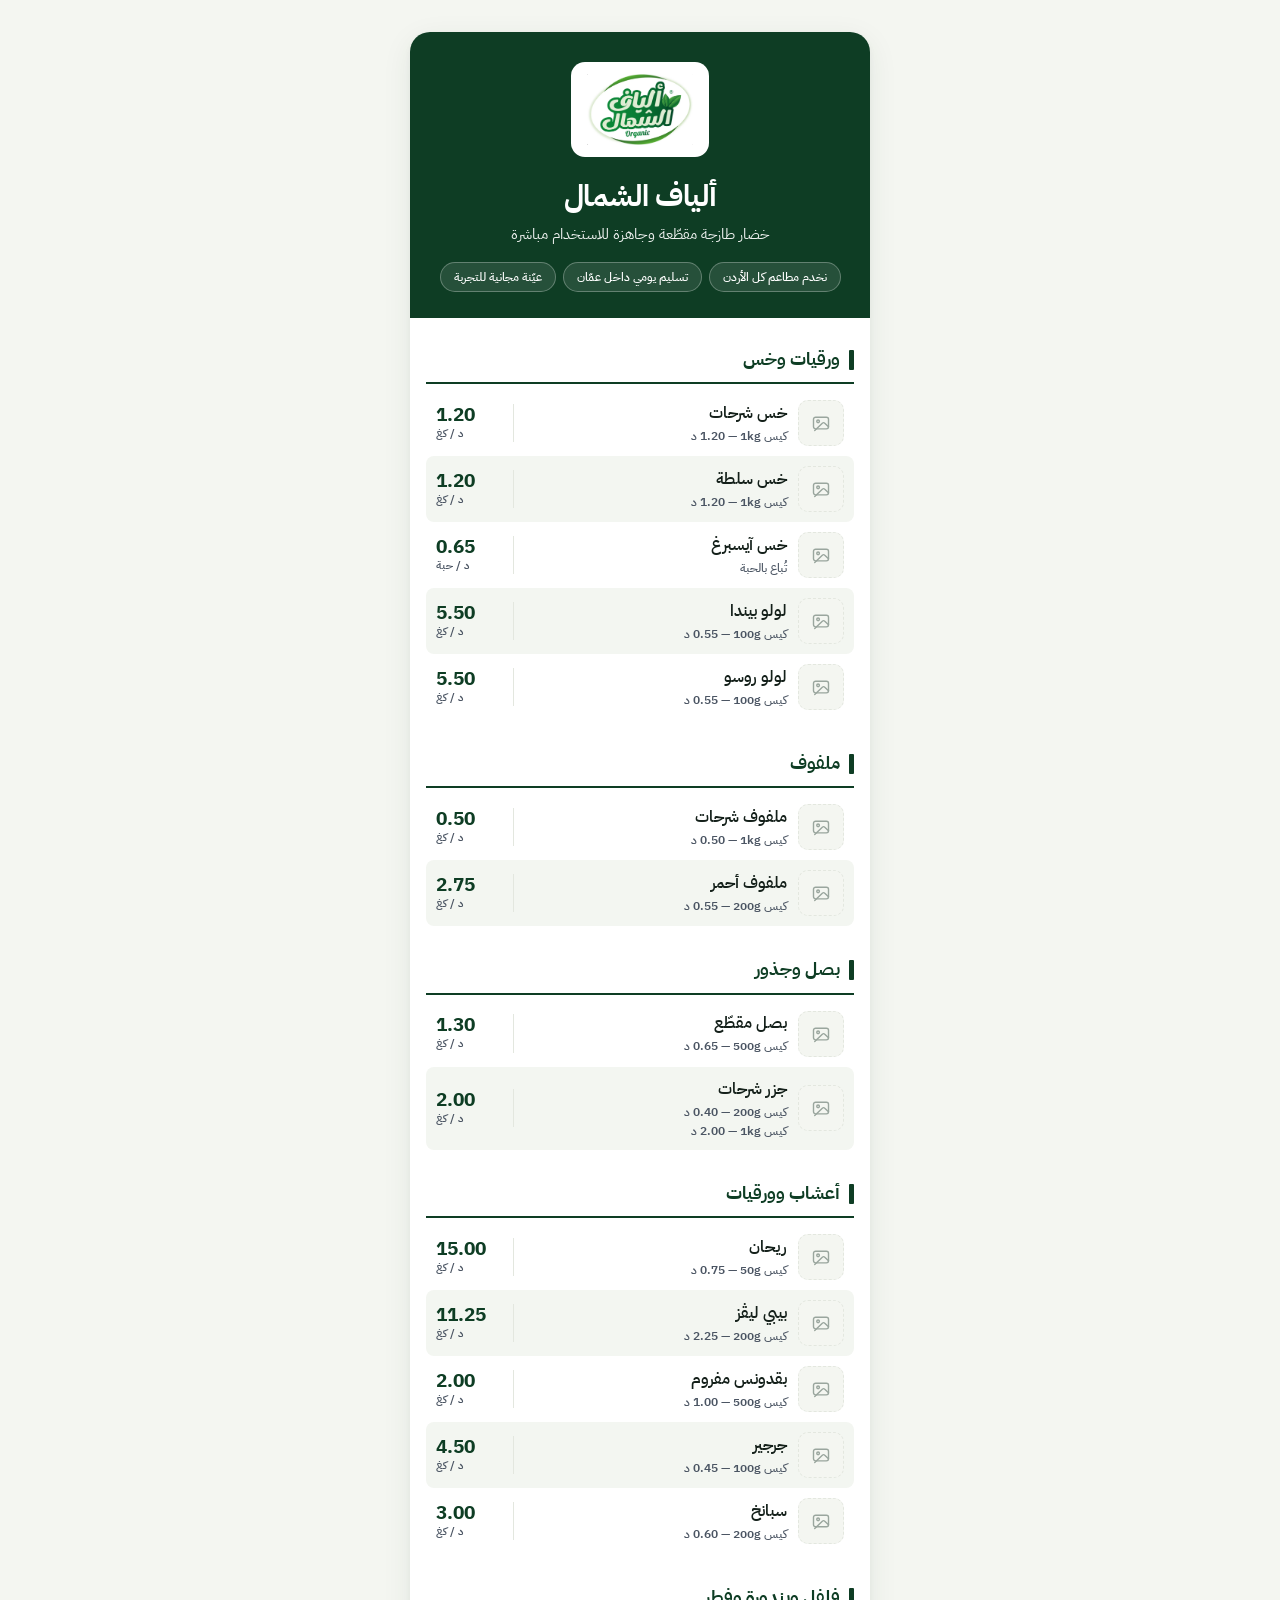
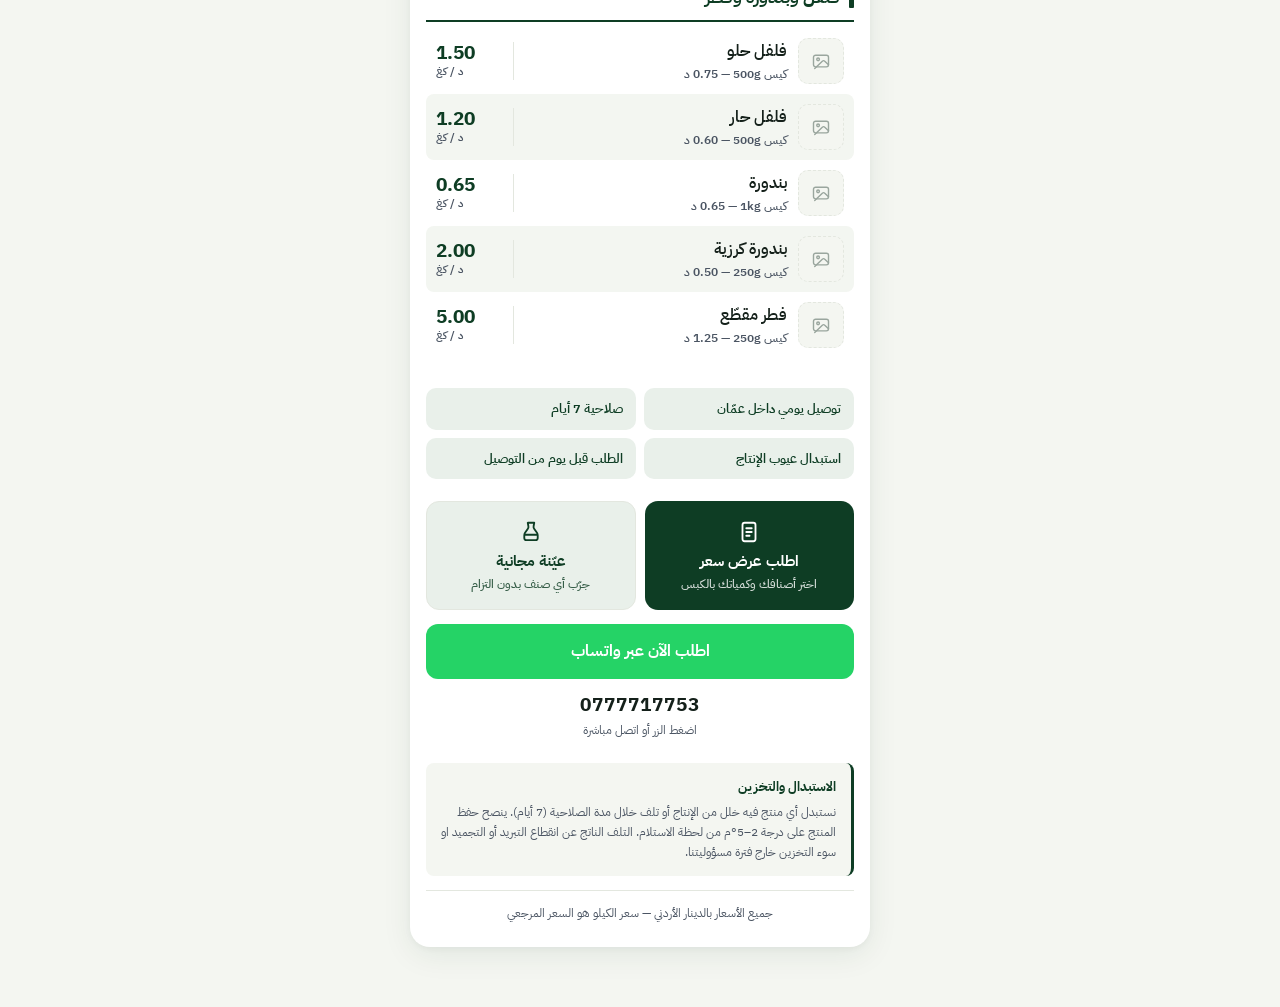
==== index.html @ bb57bdc0 "Unify catalogue pricing per kilo, add product gallery and quote page Catalogue - Move all pricing to" ====
<!DOCTYPE html>
<html lang="ar" dir="rtl">
<head>
<meta charset="UTF-8">
<meta name="viewport" content="width=device-width, initial-scale=1.0">
<title>ألياف الشمال — قائمة أسعار الخضار المقطّعة</title>
<meta name="description" content="قائمة أسعار خضار مقطّعة وجاهزة للاستخدام للمطاعم، بسعر الكيلو وسعر الكيس. تسليم يومي داخل عمّان، صلاحية 7 أيام من تاريخ الإنتاج.">

<meta property="og:type" content="website">
<meta property="og:site_name" content="ألياف الشمال">
<meta property="og:locale" content="ar_JO">
<meta property="og:title" content="ألياف الشمال — قائمة أسعار الخضار المقطّعة">
<meta property="og:description" content="خضار مقطّعة جاهزة للمطاعم. تسليم يومي داخل عمّان، صلاحية 7 أيام، الطلب قبل يوم من التوصيل.">
<meta property="og:url" content="https://alyaf-alshamal-prices.pages.dev/">
<meta property="og:image" content="https://alyaf-alshamal-prices.pages.dev/assets/og-image-v2.png">
<meta property="og:image:width" content="1200">
<meta property="og:image:height" content="630">
<meta property="og:image:alt" content="ألياف الشمال — قائمة أسعار الخضار المقطّعة">
<meta name="twitter:card" content="summary_large_image">

<link rel="icon" href="assets/logo.png">
<link rel="preconnect" href="https://fonts.googleapis.com">
<link rel="preconnect" href="https://fonts.gstatic.com" crossorigin>
<link href="https://fonts.googleapis.com/css2?family=IBM+Plex+Sans+Arabic:wght@400;500;600;700&display=swap" rel="stylesheet">
<link rel="stylesheet" href="assets/styles.css">
</head>

<body>
<main class="sheet">

  <header class="masthead">
    <img src="assets/logo.png" alt="ألياف الشمال">
    <div class="wordmark">ألياف الشمال</div>
    <p class="descriptor">خضار طازجة مقطّعة وجاهزة للاستخدام مباشرة</p>
    <div class="service-notes">
      <span>نخدم مطاعم كل الأردن</span>
      <span>تسليم يومي داخل عمّان</span>
      <span>عيّنة مجانية للتجربة</span>
    </div>
  </header>

  <p class="photo-hint" id="photo-hint" hidden>
    <svg viewBox="0 0 24 24" fill="none" stroke="currentColor" stroke-width="1.8" stroke-linecap="round" stroke-linejoin="round" width="16" height="16" aria-hidden="true"><rect x="3" y="5" width="18" height="14" rx="2.5"/><circle cx="8.5" cy="10" r="1.6"/><path d="M21 16.5 16.2 12a1.6 1.6 0 0 0-2.3 0L4.5 21"/></svg>
    اكبس مربّع الصورة جنب أي صنف لعرض صوره والتنقّل بينها
  </p>

  <section class="catalogue" id="catalogue"></section>

  <noscript>
    <p class="noscript-note">
      لعرض قائمة الأسعار يلزم تفعيل الجافاسكربت في المتصفح،
      أو تواصل معنا مباشرة على 0777717753.
    </p>
  </noscript>

  <section class="service-grid">
    <div>توصيل يومي داخل عمّان</div>
    <div>صلاحية 7 أيام</div>
    <div>استبدال عيوب الإنتاج</div>
    <div>الطلب قبل يوم من التوصيل</div>
  </section>

  <section class="dual">
    <a class="dual-card is-primary" href="quote.html">
      <svg viewBox="0 0 24 24" fill="none" stroke="currentColor" stroke-width="1.7" stroke-linecap="round" stroke-linejoin="round" aria-hidden="true"><path d="M8 3.5h8a2 2 0 0 1 2 2v13a2 2 0 0 1-2 2H8a2 2 0 0 1-2-2v-13a2 2 0 0 1 2-2Z"/><path d="M9.5 8.5h5M9.5 12h5M9.5 15.5h3"/></svg>
      <span class="dual-title">اطلب عرض سعر</span>
      <span class="dual-sub">اختر أصنافك وكمياتك بالكبس</span>
    </a>
    <a class="dual-card" href="https://wa.me/962777717753?text=%D9%85%D8%B1%D8%AD%D8%A8%D8%A7%D8%8C%20%D8%A8%D8%AF%D9%8A%20%D8%A3%D8%B7%D9%84%D8%A8%20%D8%B9%D9%8A%D9%91%D9%86%D8%A9%20%D9%85%D8%AC%D8%A7%D9%86%D9%8A%D8%A9%20%D9%84%D9%84%D8%AA%D8%AC%D8%B1%D8%A8%D8%A9.%0A%D8%A7%D8%B3%D9%85%20%D8%A7%D9%84%D9%85%D8%B7%D8%B9%D9%85%3A%0A%D8%A7%D9%84%D9%85%D9%86%D8%B7%D9%82%D8%A9%3A%0A%D8%A7%D9%84%D8%A3%D8%B5%D9%86%D8%A7%D9%81%20%D8%A7%D9%84%D9%84%D9%8A%20%D8%A8%D8%B3%D8%AA%D9%87%D9%84%D9%83%D9%87%D8%A7%20%D8%A3%D8%B3%D8%A8%D9%88%D8%B9%D9%8A%D8%A7%D9%8B%3A" target="_blank" rel="noopener">
      <svg viewBox="0 0 24 24" fill="none" stroke="currentColor" stroke-width="1.7" stroke-linecap="round" stroke-linejoin="round" aria-hidden="true"><path d="M9 3.5h6l-.6 3.2a3 3 0 0 0 .5 2.3l2.6 3.7a4 4 0 0 1 .7 2.3v2.5a2 2 0 0 1-2 2H7.8a2 2 0 0 1-2-2V15a4 4 0 0 1 .7-2.3l2.6-3.7a3 3 0 0 0 .5-2.3Z"/><path d="M6.4 14.5h11.2"/></svg>
      <span class="dual-title">عيّنة مجانية</span>
      <span class="dual-sub">جرّب أي صنف بدون التزام</span>
    </a>
  </section>

  <section class="order">
    <a href="https://wa.me/962777717753?text=%D9%85%D8%B1%D8%AD%D8%A8%D8%A7%D8%8C%20%D8%A8%D8%AF%D9%8A%20%D8%A3%D8%B3%D8%AA%D9%81%D8%B3%D8%B1%20%D8%B9%D9%86%20%D8%A7%D9%84%D8%B7%D9%84%D8%A8%20%D9%88%D8%A7%D9%84%D8%A3%D8%B3%D8%B9%D8%A7%D8%B1." target="_blank" rel="noopener">اطلب الآن عبر واتساب</a>
    <p class="tel">0777717753</p>
    <p class="tel-note">اضغط الزر أو اتصل مباشرة</p>
  </section>

  <footer class="closing">
    <div class="policy">
      <b>الاستبدال والتخزين</b>
      نستبدل أي منتج فيه خلل من الإنتاج أو تلف خلال مدة الصلاحية (7 أيام).
      ينصح حفظ المنتج على درجة 2–5°م من لحظة الاستلام. التلف الناتج عن انقطاع التبريد
      أو التجميد او سوء التخزين خارج فترة مسؤوليتنا.
    </div>
    <p class="currency-note">جميع الأسعار بالدينار الأردني — سعر الكيلو هو السعر المرجعي</p>
  </footer>

</main>

<script src="assets/products.js"></script>
<script src="assets/gallery.js"></script>
<script src="assets/catalogue.js"></script>
</body>
</html>
---- assets/styles.css ----
/* ============================================================
   ألياف الشمال — تنسيقات مشتركة (صفحة الأسعار + طلب عرض السعر)
   ============================================================ */

*, *::before, *::after { box-sizing: border-box; margin: 0; padding: 0; }

/* السمة hidden تسبق أي display في هذا الملف */
[hidden] { display: none !important; }

/* عزل الأرقام والنطاقات الرقمية عن اتجاه النص العربي */
bdi { direction: ltr; unicode-bidi: isolate; }

:root {
  --brand:        #0E3D24;
  --brand-soft:   #175C36;
  --brand-tint:   #E9F0EA;
  --whatsapp:     #25D366;
  --whatsapp-hov: #1FB558;
  --paper:        #FFFFFF;
  --surface:      #F4F6F1;
  --band:         #F3F6F1;
  --rule:         #E3E7DF;
  --text:         #14201A;
  --text-soft:    #4B5563;
  --sheet-w:      460px;
}

html { background: var(--surface); }

body {
  font-family: 'IBM Plex Sans Arabic', system-ui, sans-serif;
  background: var(--surface);
  color: var(--text);
  line-height: 1.55;
  padding: 18px 14px 36px;
  -webkit-font-smoothing: antialiased;
}
body.no-scroll { overflow: hidden; }
body.has-sendbar { padding-bottom: calc(96px + env(safe-area-inset-bottom)); }

.sheet {
  max-width: var(--sheet-w);
  margin-inline: auto;
  background: var(--paper);
  border-radius: 20px;
  box-shadow: 0 8px 30px rgba(14, 61, 36, .08), 0 2px 6px rgba(0, 0, 0, .04);
}

button { font: inherit; color: inherit; }

/* ---------- الترويسة ---------- */
.masthead {
  background: var(--brand);
  color: #fff;
  text-align: center;
  padding: 30px 22px 26px;
  border-radius: 20px 20px 0 0;
  position: relative;
}
.masthead img {
  width: 138px;
  height: auto;
  display: block;
  margin-inline: auto;
  margin-bottom: 16px;
  background: #fff;
  padding: 12px 16px;
  border-radius: 14px;
}
.wordmark { font-size: 30px; font-weight: 700; letter-spacing: -.5px; }
.descriptor { font-size: 14.5px; opacity: .92; margin-top: 4px; }

.service-notes {
  display: flex;
  flex-wrap: wrap;
  justify-content: center;
  gap: 7px;
  margin-top: 16px;
}
.service-notes span {
  border: 1px solid rgba(255, 255, 255, .28);
  background: rgba(255, 255, 255, .1);
  border-radius: 999px;
  padding: 5px 13px;
  font-size: 12px;
  font-weight: 500;
}

/* ترويسة مختصرة لصفحة طلب السعر */
.masthead.compact { padding: 20px 18px 22px; }
.masthead.compact img { width: 96px; margin-bottom: 12px; padding: 9px 13px; }
.masthead.compact .wordmark { font-size: 22px; }

.back-link {
  position: absolute;
  inset-inline-start: 14px;
  top: 14px;
  color: #fff;
  text-decoration: none;
  font-size: 12.5px;
  font-weight: 600;
  background: rgba(255, 255, 255, .13);
  border: 1px solid rgba(255, 255, 255, .25);
  border-radius: 999px;
  padding: 5px 12px;
}

/* ---------- الكتالوج ---------- */
.catalogue { padding: 6px 16px 4px; }

.group + .group { margin-top: 30px; }
.group:first-child { margin-top: 22px; }

.group-heading {
  font-size: 17.5px;
  font-weight: 700;
  color: var(--brand);
  padding-bottom: 9px;
  margin-bottom: 6px;
  border-bottom: 2px solid var(--brand);
  display: flex;
  align-items: center;
  gap: 9px;
}
.group-heading::before {
  content: "";
  width: 5px;
  height: 20px;
  background: var(--brand);
  border-radius: 1px;
}

.group ul { list-style: none; }

.line {
  display: grid;
  grid-template-columns: 46px 1fr auto;
  align-items: center;
  gap: 11px;
  padding: 10px;
  border-radius: 8px;
}
.line:nth-child(even) { background: var(--band); }

.line-main { min-width: 0; }
.name { font-size: 15.5px; font-weight: 600; }

.packs {
  font-size: 11.8px;
  font-weight: 500;
  color: var(--text-soft);
  margin-top: 2px;
  display: flex;
  flex-direction: column;
  gap: 1px;
}
.packs span { white-space: nowrap; }
.packs bdi { font-weight: 600; }

.line.no-photo, .pick.no-photo { grid-template-columns: 1fr auto; }

.price {
  text-align: left;
  border-inline-start: 1px solid var(--rule);
  padding-inline-start: 11px;
  min-width: 78px;
}
.price b {
  display: block;
  font-size: 19px;
  font-weight: 700;
  color: var(--brand);
  direction: ltr;
  font-variant-numeric: tabular-nums;
  line-height: 1.15;
}
.price small {
  display: block;
  font-size: 10.5px;
  font-weight: 600;
  color: var(--text-soft);
}

/* ---------- كبسة الصورة ---------- */
.photo-btn {
  position: relative;
  width: 46px;
  height: 46px;
  padding: 0;
  border: 1px solid var(--rule);
  border-radius: 10px;
  background: var(--paper);
  cursor: pointer;
  overflow: hidden;
  display: grid;
  place-items: center;
  flex: none;
}
.photo-btn img { width: 100%; height: 100%; object-fit: cover; display: block; }
.photo-btn svg { width: 20px; height: 20px; color: #9AA69E; }
.photo-btn.is-empty { background: var(--surface); border-style: dashed; }
.photo-btn:hover { border-color: var(--brand); }
.photo-btn:focus-visible { outline: 2px solid var(--brand); outline-offset: 2px; }

.photo-badge {
  position: absolute;
  inset-block-end: 2px;
  inset-inline-end: 2px;
  background: rgba(14, 61, 36, .85);
  color: #fff;
  font-size: 9.5px;
  font-weight: 700;
  line-height: 1;
  padding: 2px 4px;
  border-radius: 4px;
}

.photo-hint {
  display: flex;
  align-items: center;
  gap: 7px;
  margin: 16px 16px 0;
  padding: 9px 12px;
  background: var(--brand-tint);
  color: var(--brand);
  border-radius: 9px;
  font-size: 11.8px;
  font-weight: 600;
}

/* ---------- المعرض ---------- */
.lightbox {
  position: fixed;
  inset: 0;
  z-index: 60;
  background: rgba(10, 22, 16, .82);
  display: grid;
  place-items: center;
  padding: 16px;
}
.lightbox[hidden] { display: none; }

.lb-panel {
  width: 100%;
  max-width: var(--sheet-w);
  background: var(--paper);
  border-radius: 16px;
  overflow: hidden;
}
.lb-head {
  display: flex;
  align-items: center;
  justify-content: space-between;
  gap: 10px;
  background: var(--brand);
  color: #fff;
  padding: 11px 14px;
}
.lb-name { font-size: 15.5px; font-weight: 700; }
.lb-close {
  border: 0;
  background: rgba(255, 255, 255, .16);
  color: #fff;
  width: 30px;
  height: 30px;
  border-radius: 8px;
  cursor: pointer;
  font-size: 14px;
  line-height: 1;
}

.lb-frame {
  position: relative;
  background: var(--surface);
  aspect-ratio: 4 / 3;
  display: grid;
  place-items: center;
  overflow: hidden;
}
.lb-img { width: 100%; height: 100%; object-fit: contain; display: block; }
.lb-empty { font-size: 13px; color: var(--text-soft); font-weight: 600; padding: 20px; text-align: center; }

.lb-nav {
  position: absolute;
  top: 50%;
  transform: translateY(-50%);
  width: 40px;
  height: 40px;
  border: 0;
  border-radius: 50%;
  background: rgba(255, 255, 255, .93);
  box-shadow: 0 2px 8px rgba(0, 0, 0, .18);
  cursor: pointer;
  font-size: 26px;
  line-height: 1;
  color: var(--brand);
  display: grid;
  place-items: center;
  padding-bottom: 3px;
}
.lb-prev { inset-inline-start: 10px; }
.lb-next { inset-inline-end: 10px; }

.lb-counter {
  text-align: center;
  font-size: 12px;
  font-weight: 700;
  color: var(--text-soft);
  padding: 9px;
  direction: ltr;
}

/* ---------- شروط الخدمة ---------- */
.service-grid {
  display: grid;
  grid-template-columns: 1fr 1fr;
  gap: 8px;
  padding: 26px 16px 0;
}
.service-grid div {
  background: var(--brand-tint);
  color: var(--brand);
  border-radius: 10px;
  padding: 11px 13px;
  font-size: 12.5px;
  font-weight: 600;
}

/* ---------- بطاقتان: عرض سعر + عيّنة مجانية ---------- */
.dual {
  display: grid;
  grid-template-columns: 1fr 1fr;
  gap: 9px;
  padding: 22px 16px 0;
}
.dual-card {
  display: flex;
  flex-direction: column;
  align-items: center;
  text-align: center;
  gap: 5px;
  text-decoration: none;
  border-radius: 13px;
  padding: 17px 12px 16px;
  background: var(--brand-tint);
  color: var(--brand);
  border: 1px solid transparent;
}
.dual-card.is-primary { background: var(--brand); color: #fff; }
.dual-card:not(.is-primary) { border-color: var(--rule); }
.dual-card svg { width: 26px; height: 26px; margin-bottom: 2px; }
.dual-title { font-size: 15px; font-weight: 700; line-height: 1.3; }
.dual-sub { font-size: 11.5px; font-weight: 500; opacity: .82; line-height: 1.45; }

/* ---------- الطلب ---------- */
.order { padding: 14px 16px 4px; }
.order a {
  display: block;
  background: var(--whatsapp);
  color: #fff;
  text-align: center;
  text-decoration: none;
  font-size: 16px;
  font-weight: 700;
  padding: 15px 18px;
  border-radius: 12px;
}
.order a:hover { background: var(--whatsapp-hov); }
.order .tel {
  text-align: center;
  font-size: 19px;
  font-weight: 700;
  letter-spacing: 1px;
  direction: ltr;
  margin-top: 11px;
}
.order .tel-note {
  text-align: center;
  font-size: 11.5px;
  color: var(--text-soft);
  margin-top: 2px;
}

/* ---------- التذييل ---------- */
.closing { padding: 20px 16px 24px; }

.policy {
  background: var(--surface);
  border-inline-start: 3px solid var(--brand);
  border-radius: 8px;
  padding: 13px 15px;
  font-size: 12px;
  line-height: 1.7;
  color: var(--text-soft);
}
.policy b {
  display: block;
  color: var(--brand);
  font-size: 12.5px;
  margin-bottom: 4px;
}

.currency-note {
  text-align: center;
  font-size: 11.5px;
  color: var(--text-soft);
  margin-top: 14px;
  padding-top: 14px;
  border-top: 1px solid var(--rule);
}

.noscript-note {
  margin: 20px 16px;
  padding: 14px;
  background: #FDF1E7;
  border: 1px solid #F0D3B8;
  border-radius: 10px;
  font-size: 13px;
  color: #7A4A1E;
  text-align: center;
}

/* ============================================================
   صفحة طلب عرض السعر
   ============================================================ */

.steps { padding: 4px 16px 0; }
.step + .step { margin-top: 28px; }
.step:first-child { margin-top: 20px; }

.step-heading {
  display: flex;
  align-items: center;
  gap: 9px;
  font-size: 16.5px;
  font-weight: 700;
  color: var(--brand);
  padding-bottom: 9px;
  border-bottom: 2px solid var(--brand);
  margin-bottom: 4px;
}
.step-num {
  flex: none;
  width: 23px;
  height: 23px;
  border-radius: 50%;
  background: var(--brand);
  color: #fff;
  font-size: 12.5px;
  display: grid;
  place-items: center;
}
.step-note {
  font-size: 11.8px;
  color: var(--text-soft);
  margin: 8px 0 2px;
}

.q-block + .q-block { margin-top: 18px; }
.q-label { font-size: 13.5px; font-weight: 700; margin-bottom: 8px; }
.q-label .q-opt { font-size: 11px; font-weight: 500; color: var(--text-soft); }

.chips { display: flex; flex-wrap: wrap; gap: 7px; }
.chip {
  border: 1px solid var(--rule);
  background: var(--paper);
  border-radius: 999px;
  padding: 7px 14px;
  font-size: 13px;
  font-weight: 600;
  color: var(--text);
  cursor: pointer;
  line-height: 1.35;
}
.chip[aria-pressed="true"] {
  background: var(--brand);
  border-color: var(--brand);
  color: #fff;
}
.chip:focus-visible { outline: 2px solid var(--brand); outline-offset: 2px; }

/* صفوف الأصناف في صفحة الطلب */
.pick {
  display: grid;
  grid-template-columns: 46px 1fr auto;
  align-items: center;
  gap: 11px;
  padding: 10px;
  border-radius: 9px;
  border: 1px solid transparent;
}
.pick:nth-child(even) { background: var(--band); }
.pick.is-on {
  background: var(--brand-tint);
  border-color: rgba(14, 61, 36, .22);
}
.pick-main { min-width: 0; }
.pick-name { font-size: 15px; font-weight: 600; }
.pick-meta {
  font-size: 11.5px;
  color: var(--text-soft);
  font-weight: 500;
  margin-top: 1px;
}
.pick-meta bdi { font-weight: 600; }

.pack-chips { display: flex; flex-wrap: wrap; gap: 5px; margin-top: 7px; }
.pack-chip {
  border: 1px solid var(--rule);
  background: var(--paper);
  border-radius: 7px;
  padding: 4px 9px;
  font-size: 11.5px;
  font-weight: 600;
  cursor: pointer;
  direction: ltr;
}
.pack-chip[aria-pressed="true"] {
  background: var(--brand);
  border-color: var(--brand);
  color: #fff;
}

.stepper {
  display: flex;
  align-items: center;
  gap: 3px;
  background: var(--paper);
  border: 1px solid var(--rule);
  border-radius: 9px;
  padding: 3px;
}
.stepper button {
  width: 30px;
  height: 30px;
  border: 0;
  border-radius: 7px;
  background: var(--brand-tint);
  color: var(--brand);
  font-size: 18px;
  font-weight: 700;
  line-height: 1;
  cursor: pointer;
  display: grid;
  place-items: center;
  padding-bottom: 2px;
}
.stepper button:disabled { opacity: .35; cursor: default; }
.stepper output {
  min-width: 28px;
  text-align: center;
  font-size: 15px;
  font-weight: 700;
  font-variant-numeric: tabular-nums;
  direction: ltr;
}

#notes {
  width: 100%;
  min-height: 96px;
  border: 1px solid var(--rule);
  border-radius: 11px;
  padding: 12px 13px;
  font: inherit;
  font-size: 14px;
  line-height: 1.6;
  background: var(--paper);
  color: var(--text);
  resize: vertical;
}
#notes:focus { outline: 2px solid var(--brand); outline-offset: 1px; border-color: var(--brand); }

/* الشريط السفلي */
.sendbar {
  position: fixed;
  inset-inline: 0;
  bottom: 0;
  z-index: 40;
  background: rgba(255, 255, 255, .97);
  backdrop-filter: blur(8px);
  border-top: 1px solid var(--rule);
  box-shadow: 0 -4px 18px rgba(14, 61, 36, .08);
  padding: 10px 14px calc(10px + env(safe-area-inset-bottom));
}
.sendbar-inner {
  max-width: var(--sheet-w);
  margin-inline: auto;
  display: flex;
  align-items: center;
  gap: 10px;
}
.sendbar-sum { flex: 1; min-width: 0; line-height: 1.4; }
.sendbar-count { font-size: 12.5px; font-weight: 600; color: var(--text-soft); }
.sendbar-total {
  font-size: 16px;
  font-weight: 700;
  color: var(--brand);
  font-variant-numeric: tabular-nums;
}

.send-btn {
  flex: none;
  border: 0;
  background: var(--whatsapp);
  color: #fff;
  font-size: 15px;
  font-weight: 700;
  padding: 13px 20px;
  border-radius: 11px;
  cursor: pointer;
  display: flex;
  align-items: center;
  gap: 7px;
}
.send-btn:hover:not(:disabled) { background: var(--whatsapp-hov); }
.send-btn:disabled { background: #C9D2CB; cursor: default; }
.send-btn svg { width: 18px; height: 18px; }

.page-tail { padding: 22px 16px 30px; }
.est-note {
  background: var(--surface);
  border-inline-start: 3px solid var(--brand);
  border-radius: 8px;
  padding: 12px 14px;
  font-size: 11.8px;
  line-height: 1.7;
  color: var(--text-soft);
}

@media (min-width: 600px) {
  body { padding: 32px 20px 60px; }
}

@media print {
  body { padding: 16px 14px 20px; }
  .sheet { box-shadow: none; }
  .order a { color: #fff; }
  .photo-btn, .photo-hint, .lightbox { display: none !important; }
  .line { grid-template-columns: 1fr auto; }
  * { -webkit-print-color-adjust: exact; print-color-adjust: exact; }
}
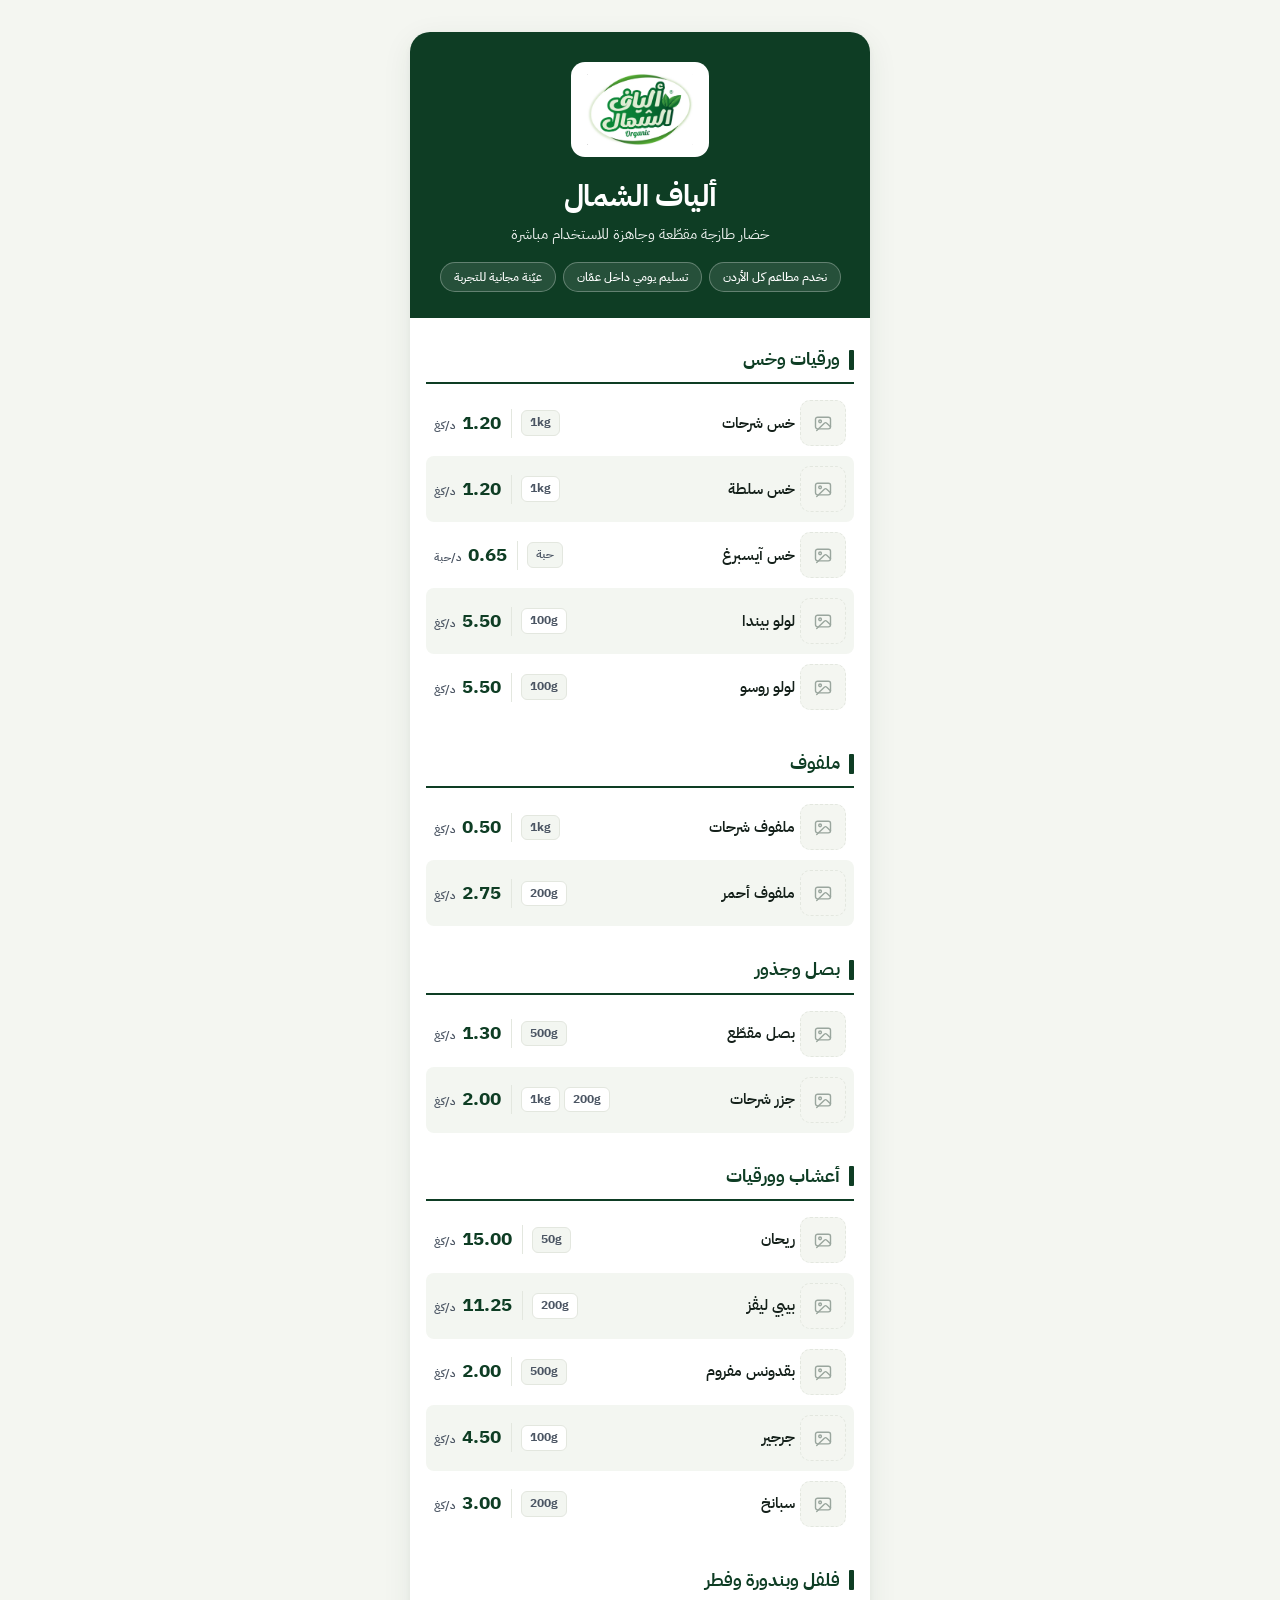
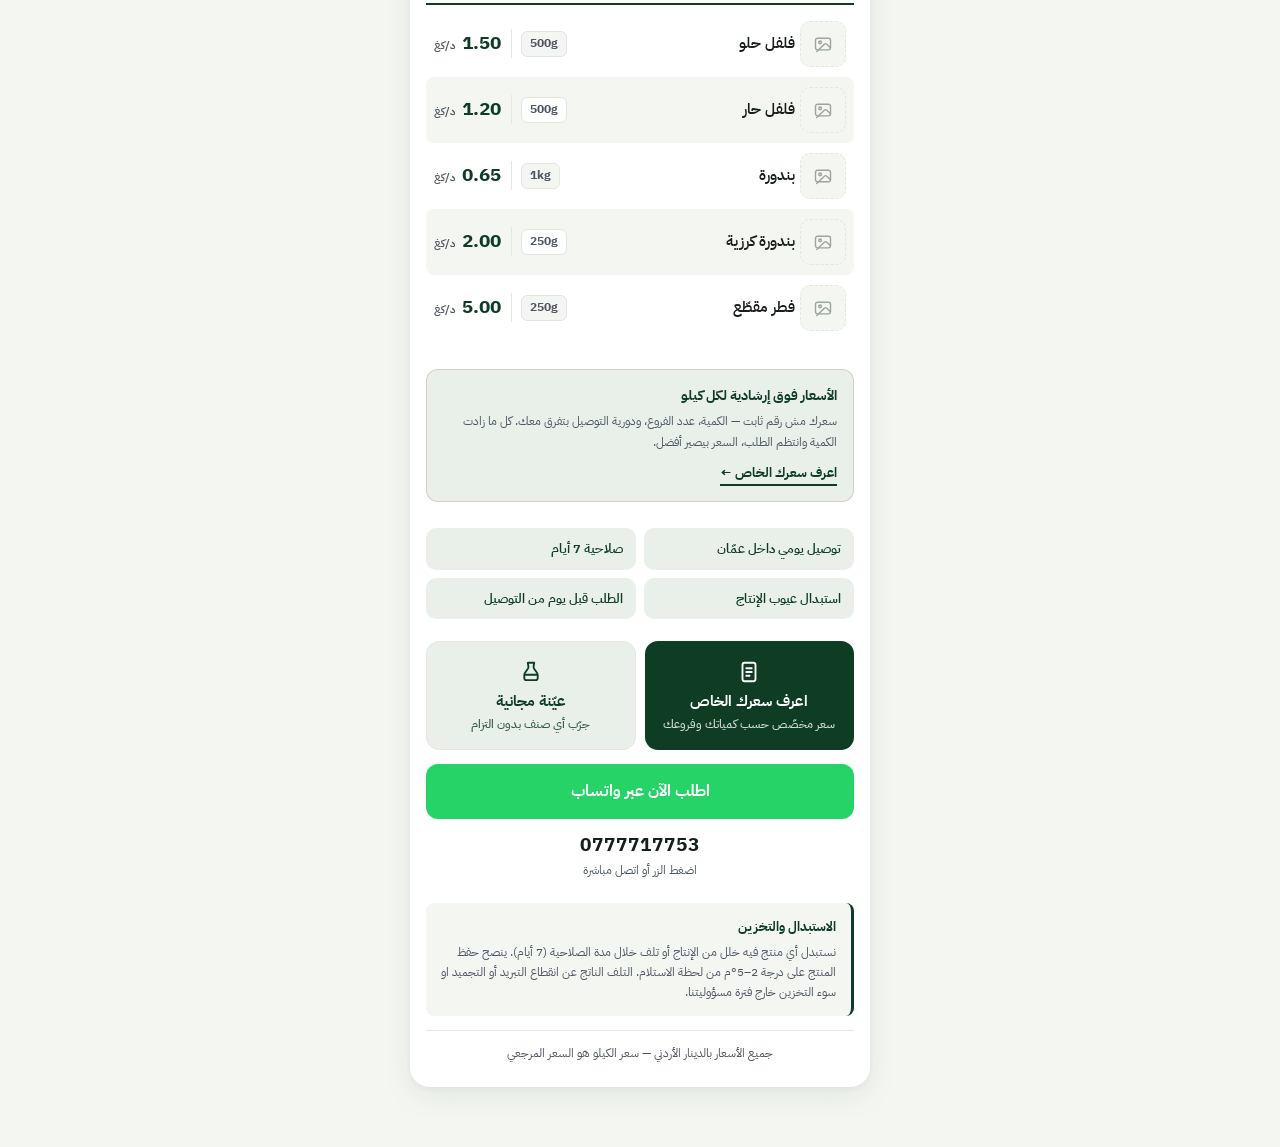
==== commit 878212b3: "Show unit beside price, list sizes in a column, drop prices from quote page Catalogue - Put the curr" ====
--- a/index.html
+++ b/index.html
@@ -53,6 +53,15 @@
     </p>
   </noscript>
 
+  <section class="price-note">
+    <b>الأسعار فوق إرشادية لكل كيلو</b>
+    <p>
+      سعرك مش رقم ثابت — الكمية، عدد الفروع، ودورية التوصيل بتفرق معك.
+      كل ما زادت الكمية وانتظم الطلب، السعر بيصير أفضل.
+    </p>
+    <a href="quote.html">اعرف سعرك الخاص ←</a>
+  </section>
+
   <section class="service-grid">
     <div>توصيل يومي داخل عمّان</div>
     <div>صلاحية 7 أيام</div>
@@ -63,8 +72,8 @@
   <section class="dual">
     <a class="dual-card is-primary" href="quote.html">
       <svg viewBox="0 0 24 24" fill="none" stroke="currentColor" stroke-width="1.7" stroke-linecap="round" stroke-linejoin="round" aria-hidden="true"><path d="M8 3.5h8a2 2 0 0 1 2 2v13a2 2 0 0 1-2 2H8a2 2 0 0 1-2-2v-13a2 2 0 0 1 2-2Z"/><path d="M9.5 8.5h5M9.5 12h5M9.5 15.5h3"/></svg>
-      <span class="dual-title">اطلب عرض سعر</span>
-      <span class="dual-sub">اختر أصنافك وكمياتك بالكبس</span>
+      <span class="dual-title">اعرف سعرك الخاص</span>
+      <span class="dual-sub">سعر مخصّص حسب كمياتك وفروعك</span>
     </a>
     <a class="dual-card" href="https://wa.me/962777717753?text=%D9%85%D8%B1%D8%AD%D8%A8%D8%A7%D8%8C%20%D8%A8%D8%AF%D9%8A%20%D8%A3%D8%B7%D9%84%D8%A8%20%D8%B9%D9%8A%D9%91%D9%86%D8%A9%20%D9%85%D8%AC%D8%A7%D9%86%D9%8A%D8%A9%20%D9%84%D9%84%D8%AA%D8%AC%D8%B1%D8%A8%D8%A9.%0A%D8%A7%D8%B3%D9%85%20%D8%A7%D9%84%D9%85%D8%B7%D8%B9%D9%85%3A%0A%D8%A7%D9%84%D9%85%D9%86%D8%B7%D9%82%D8%A9%3A%0A%D8%A7%D9%84%D8%A3%D8%B5%D9%86%D8%A7%D9%81%20%D8%A7%D9%84%D9%84%D9%8A%20%D8%A8%D8%B3%D8%AA%D9%87%D9%84%D9%83%D9%87%D8%A7%20%D8%A3%D8%B3%D8%A8%D9%88%D8%B9%D9%8A%D8%A7%D9%8B%3A" target="_blank" rel="noopener">
       <svg viewBox="0 0 24 24" fill="none" stroke="currentColor" stroke-width="1.7" stroke-linecap="round" stroke-linejoin="round" aria-hidden="true"><path d="M9 3.5h6l-.6 3.2a3 3 0 0 0 .5 2.3l2.6 3.7a4 4 0 0 1 .7 2.3v2.5a2 2 0 0 1-2 2H7.8a2 2 0 0 1-2-2V15a4 4 0 0 1 .7-2.3l2.6-3.7a3 3 0 0 0 .5-2.3Z"/><path d="M6.4 14.5h11.2"/></svg>
--- a/assets/styles.css
+++ b/assets/styles.css
@@ -134,51 +134,50 @@
 
 .line {
   display: grid;
-  grid-template-columns: 46px 1fr auto;
-  align-items: center;
-  gap: 11px;
-  padding: 10px;
+  grid-template-columns: 42px minmax(0, 1fr) auto auto;
+  align-items: center;
+  gap: 9px;
+  padding: 10px 8px;
   border-radius: 8px;
 }
 .line:nth-child(even) { background: var(--band); }
-
-.line-main { min-width: 0; }
-.name { font-size: 15.5px; font-weight: 600; }
-
-.packs {
-  font-size: 11.8px;
-  font-weight: 500;
-  color: var(--text-soft);
-  margin-top: 2px;
-  display: flex;
-  flex-direction: column;
-  gap: 1px;
-}
-.packs span { white-space: nowrap; }
-.packs bdi { font-weight: 600; }
-
-.line.no-photo, .pick.no-photo { grid-template-columns: 1fr auto; }
-
+.line.no-photo { grid-template-columns: minmax(0, 1fr) auto auto; }
+
+.name { font-size: 15px; font-weight: 600; min-width: 0; }
+
+/* عمود الأحجام المتوفّرة */
+.sizes { display: flex; flex-wrap: wrap; gap: 4px; justify-content: flex-end; }
+.size {
+  font-size: 11.5px;
+  font-weight: 600;
+  color: var(--text-soft);
+  background: var(--paper);
+  border: 1px solid var(--rule);
+  border-radius: 6px;
+  padding: 3px 8px;
+  white-space: nowrap;
+}
+.line:nth-child(odd) .size { background: var(--band); }
+.size bdi { font-weight: 700; }
+
+/* سعر الكيلو مع الوحدة على جنبه */
 .price {
   text-align: left;
   border-inline-start: 1px solid var(--rule);
-  padding-inline-start: 11px;
-  min-width: 78px;
+  padding-inline-start: 10px;
+  white-space: nowrap;
 }
 .price b {
-  display: block;
-  font-size: 19px;
-  font-weight: 700;
-  color: var(--brand);
-  direction: ltr;
+  font-size: 18.5px;
+  font-weight: 700;
+  color: var(--brand);
   font-variant-numeric: tabular-nums;
-  line-height: 1.15;
 }
 .price small {
-  display: block;
-  font-size: 10.5px;
+  font-size: 11px;
   font-weight: 600;
   color: var(--text-soft);
+  margin-inline-start: 3px;
 }
 
 /* ---------- كبسة الصورة ---------- */
@@ -326,6 +325,55 @@
   font-weight: 600;
 }
 
+/* ---------- تنويه أن السعر يتغيّر حسب التفاصيل ---------- */
+.price-note {
+  margin: 24px 16px 0;
+  background: var(--brand-tint);
+  border: 1px solid rgba(14, 61, 36, .16);
+  border-radius: 12px;
+  padding: 15px 16px;
+}
+.price-note b {
+  display: block;
+  color: var(--brand);
+  font-size: 14px;
+  margin-bottom: 5px;
+}
+.price-note p {
+  font-size: 12.3px;
+  line-height: 1.7;
+  color: var(--text-soft);
+}
+.price-note a {
+  display: inline-block;
+  margin-top: 10px;
+  color: var(--brand);
+  font-size: 13px;
+  font-weight: 700;
+  text-decoration: none;
+  border-bottom: 2px solid var(--brand);
+  padding-bottom: 1px;
+}
+
+.explainer {
+  margin: 18px 16px 0;
+  background: var(--brand-tint);
+  border-inline-start: 3px solid var(--brand);
+  border-radius: 10px;
+  padding: 14px 15px;
+}
+.explainer b {
+  display: block;
+  color: var(--brand);
+  font-size: 13.5px;
+  margin-bottom: 5px;
+}
+.explainer p {
+  font-size: 12.3px;
+  line-height: 1.75;
+  color: var(--text-soft);
+}
+
 /* ---------- بطاقتان: عرض سعر + عيّنة مجانية ---------- */
 .dual {
   display: grid;
@@ -456,88 +504,98 @@
   margin: 8px 0 2px;
 }
 
-.q-block + .q-block { margin-top: 18px; }
-.q-label { font-size: 13.5px; font-weight: 700; margin-bottom: 8px; }
-.q-label .q-opt { font-size: 11px; font-weight: 500; color: var(--text-soft); }
-
-.chips { display: flex; flex-wrap: wrap; gap: 7px; }
-.chip {
+/* ---------- حقول القوائم المنسدلة ---------- */
+
+.field + .field { margin-top: 15px; }
+.field-label {
+  display: block;
+  font-size: 13px;
+  font-weight: 700;
+  color: var(--text);
+  margin-bottom: 6px;
+}
+
+select {
+  appearance: none;
+  -webkit-appearance: none;
+  font: inherit;
+  color: var(--text);
+  background-color: var(--paper);
+  background-image: url("data:image/svg+xml;charset=utf8,%3Csvg xmlns='http://www.w3.org/2000/svg' viewBox='0 0 24 24' fill='none' stroke='%234B5563' stroke-width='2.2' stroke-linecap='round' stroke-linejoin='round'%3E%3Cpath d='m6 9 6 6 6-6'/%3E%3C/svg%3E");
+  background-repeat: no-repeat;
+  background-size: 15px 15px;
   border: 1px solid var(--rule);
-  background: var(--paper);
-  border-radius: 999px;
-  padding: 7px 14px;
-  font-size: 13px;
+  cursor: pointer;
+}
+select:focus-visible { outline: 2px solid var(--brand); outline-offset: 1px; border-color: var(--brand); }
+
+.field-select {
+  width: 100%;
+  border-radius: 11px;
+  font-size: 14px;
   font-weight: 600;
-  color: var(--text);
-  cursor: pointer;
-  line-height: 1.35;
-}
-.chip[aria-pressed="true"] {
-  background: var(--brand);
-  border-color: var(--brand);
-  color: #fff;
-}
-.chip:focus-visible { outline: 2px solid var(--brand); outline-offset: 2px; }
-
-/* صفوف الأصناف في صفحة الطلب */
+  padding: 12px 14px;
+  padding-inline-end: 38px;
+  background-position: left 13px center;
+}
+.field-select.is-empty { color: #93A09A; font-weight: 500; }
+.field-select:not(.is-empty) { border-color: rgba(14, 61, 36, .35); background-color: var(--brand-tint); }
+
+/* ---------- صفوف الأصناف في صفحة الطلب ---------- */
+
 .pick {
   display: grid;
-  grid-template-columns: 46px 1fr auto;
-  align-items: center;
-  gap: 11px;
-  padding: 10px;
+  grid-template-columns: 42px minmax(0, 1fr) auto;
+  align-items: center;
+  gap: 10px;
+  padding: 9px 8px;
   border-radius: 9px;
   border: 1px solid transparent;
 }
+.pick.no-photo { grid-template-columns: minmax(0, 1fr) auto; }
 .pick:nth-child(even) { background: var(--band); }
 .pick.is-on {
   background: var(--brand-tint);
   border-color: rgba(14, 61, 36, .22);
 }
 .pick-main { min-width: 0; }
-.pick-name { font-size: 15px; font-weight: 600; }
-.pick-meta {
+.pick-name { font-size: 14.5px; font-weight: 600; }
+
+.pick-size {
   font-size: 11.5px;
-  color: var(--text-soft);
   font-weight: 500;
+  color: var(--text-soft);
   margin-top: 1px;
 }
-.pick-meta bdi { font-weight: 600; }
-
-.pack-chips { display: flex; flex-wrap: wrap; gap: 5px; margin-top: 7px; }
-.pack-chip {
-  border: 1px solid var(--rule);
-  background: var(--paper);
-  border-radius: 7px;
-  padding: 4px 9px;
-  font-size: 11.5px;
+
+.size-select {
+  margin-top: 5px;
+  border-radius: 8px;
+  font-size: 12px;
   font-weight: 600;
-  cursor: pointer;
-  direction: ltr;
-}
-.pack-chip[aria-pressed="true"] {
-  background: var(--brand);
-  border-color: var(--brand);
-  color: #fff;
+  padding: 5px 10px;
+  padding-inline-end: 27px;
+  background-position: left 8px center;
+  background-size: 13px 13px;
 }
 
 .stepper {
   display: flex;
   align-items: center;
-  gap: 3px;
+  gap: 2px;
   background: var(--paper);
   border: 1px solid var(--rule);
-  border-radius: 9px;
+  border-radius: 10px;
   padding: 3px;
 }
-.stepper button {
-  width: 30px;
-  height: 30px;
+.step-btn {
+  width: 29px;
+  height: 29px;
   border: 0;
   border-radius: 7px;
-  background: var(--brand-tint);
-  color: var(--brand);
-  font-size: 18px;
+  background: var(--surface);
+  color: var(--brand);
+  font-size: 17px;
   font-weight: 700;
   line-height: 1;
   cursor: pointer;
@@ -545,7 +603,8 @@
   place-items: center;
   padding-bottom: 2px;
 }
-.stepper button:disabled { opacity: .35; cursor: default; }
+.step-btn:hover:not(:disabled) { background: var(--brand-tint); }
+.step-btn:disabled { opacity: .3; cursor: default; }
 .stepper output {
   min-width: 28px;
   text-align: center;
@@ -589,14 +648,9 @@
   align-items: center;
   gap: 10px;
 }
-.sendbar-sum { flex: 1; min-width: 0; line-height: 1.4; }
-.sendbar-count { font-size: 12.5px; font-weight: 600; color: var(--text-soft); }
-.sendbar-total {
-  font-size: 16px;
-  font-weight: 700;
-  color: var(--brand);
-  font-variant-numeric: tabular-nums;
-}
+.sendbar-sum { flex: 1; min-width: 0; line-height: 1.35; }
+.sendbar-count { font-size: 15px; font-weight: 700; color: var(--brand); }
+.sendbar-hint { font-size: 11.5px; font-weight: 500; color: var(--text-soft); }
 
 .send-btn {
   flex: none;
@@ -636,6 +690,6 @@
   .sheet { box-shadow: none; }
   .order a { color: #fff; }
   .photo-btn, .photo-hint, .lightbox { display: none !important; }
-  .line { grid-template-columns: 1fr auto; }
+  .line { grid-template-columns: 1fr auto auto; }
   * { -webkit-print-color-adjust: exact; print-color-adjust: exact; }
 }
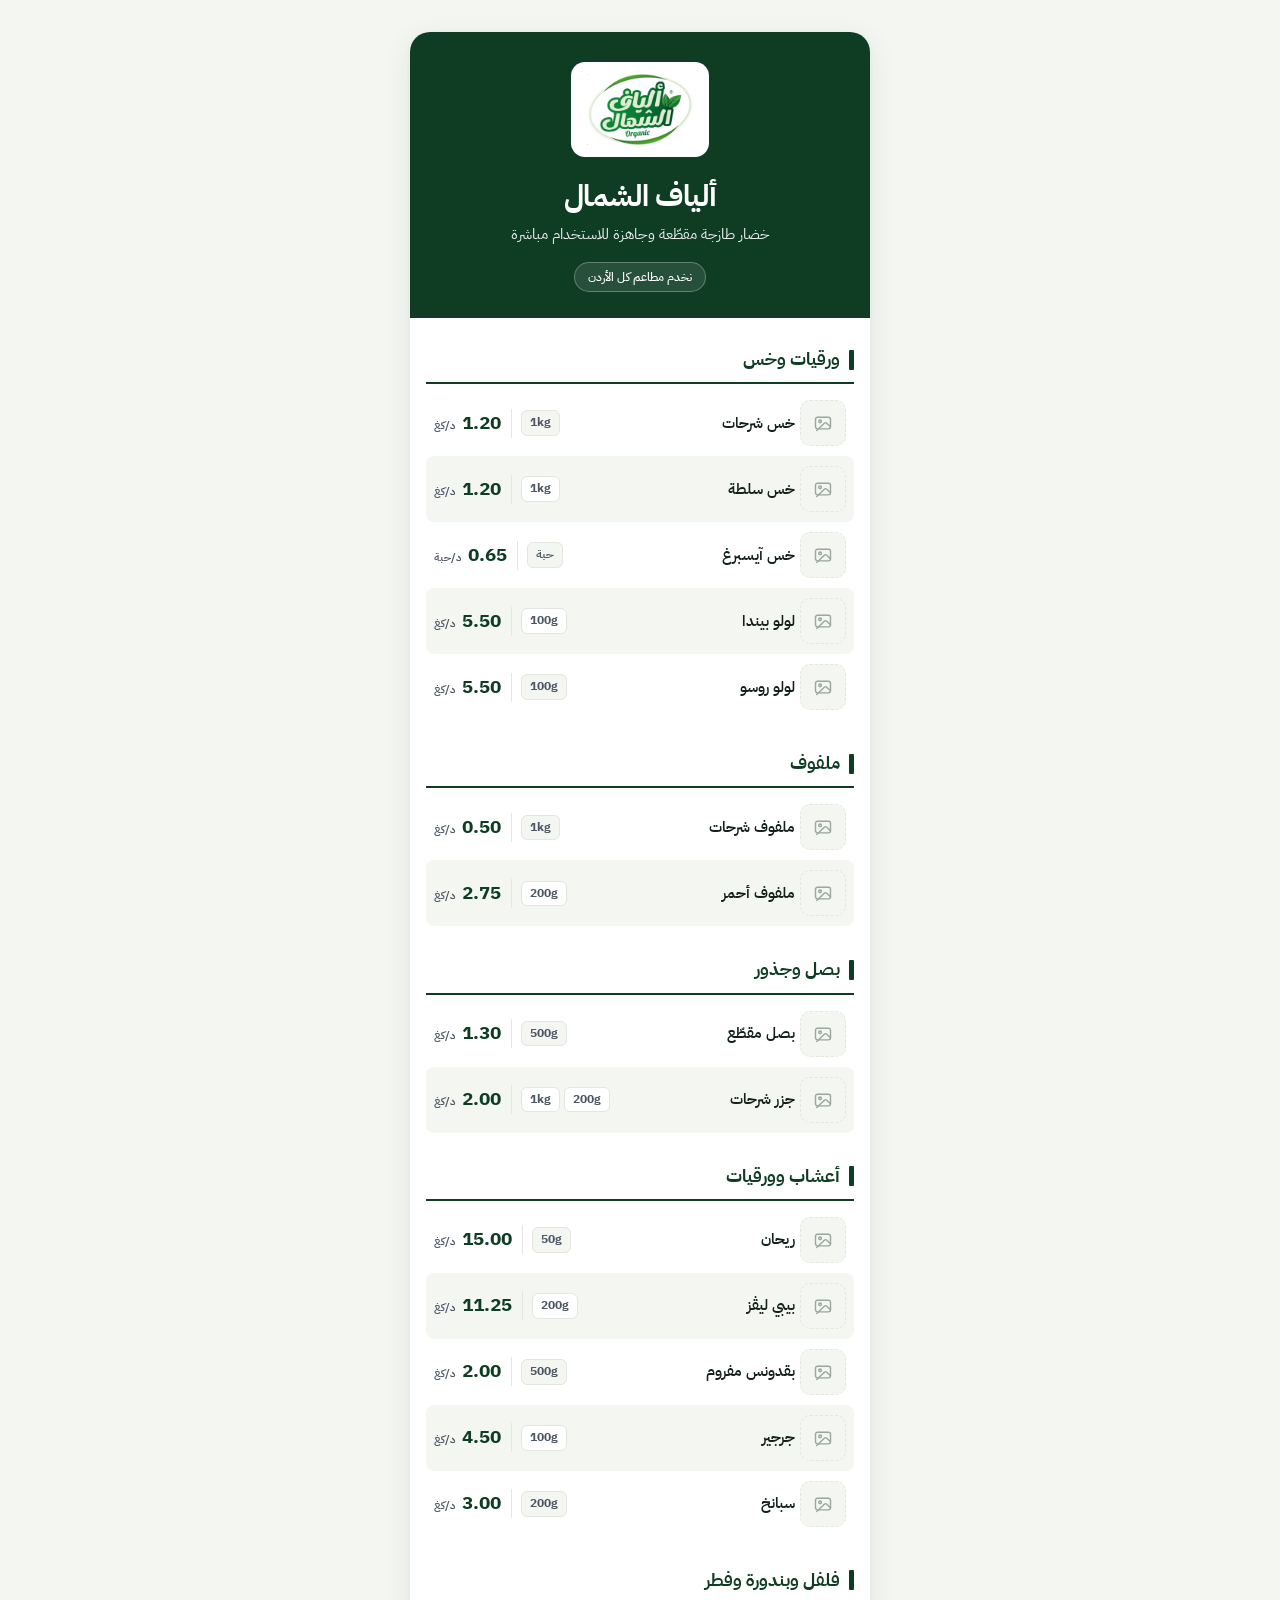
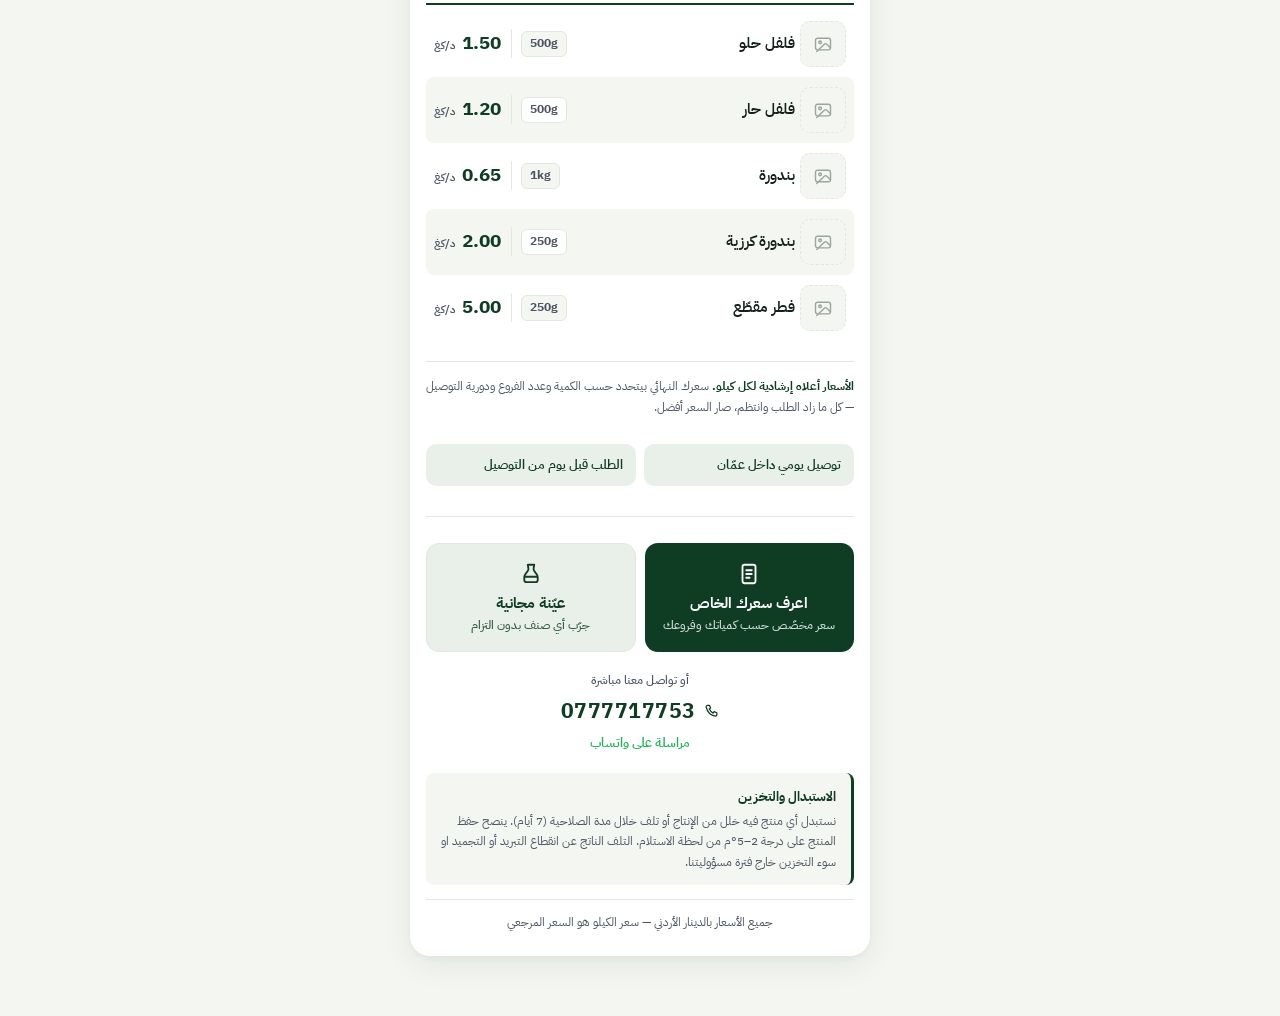
==== commit 4d6aa8e8: "Clear out the duplication crowding the section below the price list Five things were each stated twi" ====
--- a/index.html
+++ b/index.html
@@ -34,8 +34,6 @@
     <p class="descriptor">خضار طازجة مقطّعة وجاهزة للاستخدام مباشرة</p>
     <div class="service-notes">
       <span>نخدم مطاعم كل الأردن</span>
-      <span>تسليم يومي داخل عمّان</span>
-      <span>عيّنة مجانية للتجربة</span>
     </div>
   </header>
 
@@ -53,19 +51,14 @@
     </p>
   </noscript>
 
-  <section class="price-note">
-    <b>الأسعار فوق إرشادية لكل كيلو</b>
-    <p>
-      سعرك مش رقم ثابت — الكمية، عدد الفروع، ودورية التوصيل بتفرق معك.
-      كل ما زادت الكمية وانتظم الطلب، السعر بيصير أفضل.
-    </p>
-    <a href="quote.html">اعرف سعرك الخاص ←</a>
-  </section>
+  <p class="price-note">
+    <b>الأسعار أعلاه إرشادية لكل كيلو.</b>
+    سعرك النهائي بيتحدد حسب الكمية وعدد الفروع ودورية التوصيل —
+    كل ما زاد الطلب وانتظم، صار السعر أفضل.
+  </p>
 
   <section class="service-grid">
     <div>توصيل يومي داخل عمّان</div>
-    <div>صلاحية 7 أيام</div>
-    <div>استبدال عيوب الإنتاج</div>
     <div>الطلب قبل يوم من التوصيل</div>
   </section>
 
@@ -82,10 +75,13 @@
     </a>
   </section>
 
-  <section class="order">
-    <a href="https://wa.me/962777717753?text=%D9%85%D8%B1%D8%AD%D8%A8%D8%A7%D8%8C%20%D8%A8%D8%AF%D9%8A%20%D8%A3%D8%B3%D8%AA%D9%81%D8%B3%D8%B1%20%D8%B9%D9%86%20%D8%A7%D9%84%D8%B7%D9%84%D8%A8%20%D9%88%D8%A7%D9%84%D8%A3%D8%B3%D8%B9%D8%A7%D8%B1." target="_blank" rel="noopener">اطلب الآن عبر واتساب</a>
-    <p class="tel">0777717753</p>
-    <p class="tel-note">اضغط الزر أو اتصل مباشرة</p>
+  <section class="direct">
+    <p class="direct-label">أو تواصل معنا مباشرة</p>
+    <a class="direct-tel" href="tel:+962777717753">
+      <svg viewBox="0 0 24 24" fill="none" stroke="currentColor" stroke-width="1.8" stroke-linecap="round" stroke-linejoin="round" aria-hidden="true"><path d="M6.3 3.5h2.9l1.5 3.7-1.9 1.4a12.4 12.4 0 0 0 5.6 5.6l1.4-1.9 3.7 1.5v2.9a1.8 1.8 0 0 1-2 1.8A16.4 16.4 0 0 1 4.5 5.5a1.8 1.8 0 0 1 1.8-2Z"/></svg>
+      <span>0777717753</span>
+    </a>
+    <a class="direct-wa" href="https://wa.me/962777717753?text=%D9%85%D8%B1%D8%AD%D8%A8%D8%A7%D8%8C%20%D8%A8%D8%AF%D9%8A%20%D8%A3%D8%B3%D8%AA%D9%81%D8%B3%D8%B1%20%D8%B9%D9%86%20%D8%A7%D9%84%D8%B7%D9%84%D8%A8%20%D9%88%D8%A7%D9%84%D8%A3%D8%B3%D8%B9%D8%A7%D8%B1." target="_blank" rel="noopener">مراسلة على واتساب</a>
   </section>
 
   <footer class="closing">
--- a/assets/styles.css
+++ b/assets/styles.css
@@ -325,35 +325,16 @@
   font-weight: 600;
 }
 
-/* ---------- تنويه أن السعر يتغيّر حسب التفاصيل ---------- */
+/* ---------- حاشية: الأسعار إرشادية ---------- */
 .price-note {
-  margin: 24px 16px 0;
-  background: var(--brand-tint);
-  border: 1px solid rgba(14, 61, 36, .16);
-  border-radius: 12px;
-  padding: 15px 16px;
-}
-.price-note b {
-  display: block;
-  color: var(--brand);
-  font-size: 14px;
-  margin-bottom: 5px;
-}
-.price-note p {
-  font-size: 12.3px;
-  line-height: 1.7;
-  color: var(--text-soft);
-}
-.price-note a {
-  display: inline-block;
-  margin-top: 10px;
-  color: var(--brand);
-  font-size: 13px;
-  font-weight: 700;
-  text-decoration: none;
-  border-bottom: 2px solid var(--brand);
-  padding-bottom: 1px;
-}
+  margin: 16px 16px 0;
+  padding-top: 14px;
+  border-top: 1px solid var(--rule);
+  font-size: 12.2px;
+  line-height: 1.75;
+  color: var(--text-soft);
+}
+.price-note b { color: var(--brand); font-weight: 700; }
 
 .explainer {
   margin: 18px 16px 0;
@@ -379,7 +360,9 @@
   display: grid;
   grid-template-columns: 1fr 1fr;
   gap: 9px;
-  padding: 22px 16px 0;
+  margin: 30px 16px 0;
+  padding-top: 26px;
+  border-top: 1px solid var(--rule);
 }
 .dual-card {
   display: flex;
@@ -400,34 +383,35 @@
 .dual-title { font-size: 15px; font-weight: 700; line-height: 1.3; }
 .dual-sub { font-size: 11.5px; font-weight: 500; opacity: .82; line-height: 1.45; }
 
-/* ---------- الطلب ---------- */
-.order { padding: 14px 16px 4px; }
-.order a {
+/* ---------- التواصل المباشر ---------- */
+.direct { text-align: center; padding: 20px 16px 0; }
+.direct-label {
+  font-size: 11.5px;
+  font-weight: 500;
+  color: var(--text-soft);
+  margin-bottom: 5px;
+}
+.direct-tel {
+  display: inline-flex;
+  align-items: center;
+  gap: 7px;
+  color: var(--brand);
+  text-decoration: none;
+  font-size: 21px;
+  font-weight: 700;
+  letter-spacing: .5px;
+}
+.direct-tel svg { width: 17px; height: 17px; flex: none; }
+.direct-tel span { direction: ltr; }
+.direct-wa {
   display: block;
-  background: var(--whatsapp);
-  color: #fff;
-  text-align: center;
+  margin-top: 6px;
+  color: var(--whatsapp-hov);
+  font-size: 12.5px;
+  font-weight: 600;
   text-decoration: none;
-  font-size: 16px;
-  font-weight: 700;
-  padding: 15px 18px;
-  border-radius: 12px;
-}
-.order a:hover { background: var(--whatsapp-hov); }
-.order .tel {
-  text-align: center;
-  font-size: 19px;
-  font-weight: 700;
-  letter-spacing: 1px;
-  direction: ltr;
-  margin-top: 11px;
-}
-.order .tel-note {
-  text-align: center;
-  font-size: 11.5px;
-  color: var(--text-soft);
-  margin-top: 2px;
-}
+}
+.direct-wa:hover { text-decoration: underline; }
 
 /* ---------- التذييل ---------- */
 .closing { padding: 20px 16px 24px; }
@@ -688,7 +672,7 @@
 @media print {
   body { padding: 16px 14px 20px; }
   .sheet { box-shadow: none; }
-  .order a { color: #fff; }
+  .direct-tel, .direct-wa { color: var(--brand); }
   .photo-btn, .photo-hint, .lightbox { display: none !important; }
   .line { grid-template-columns: 1fr auto auto; }
   * { -webkit-print-color-adjust: exact; print-color-adjust: exact; }
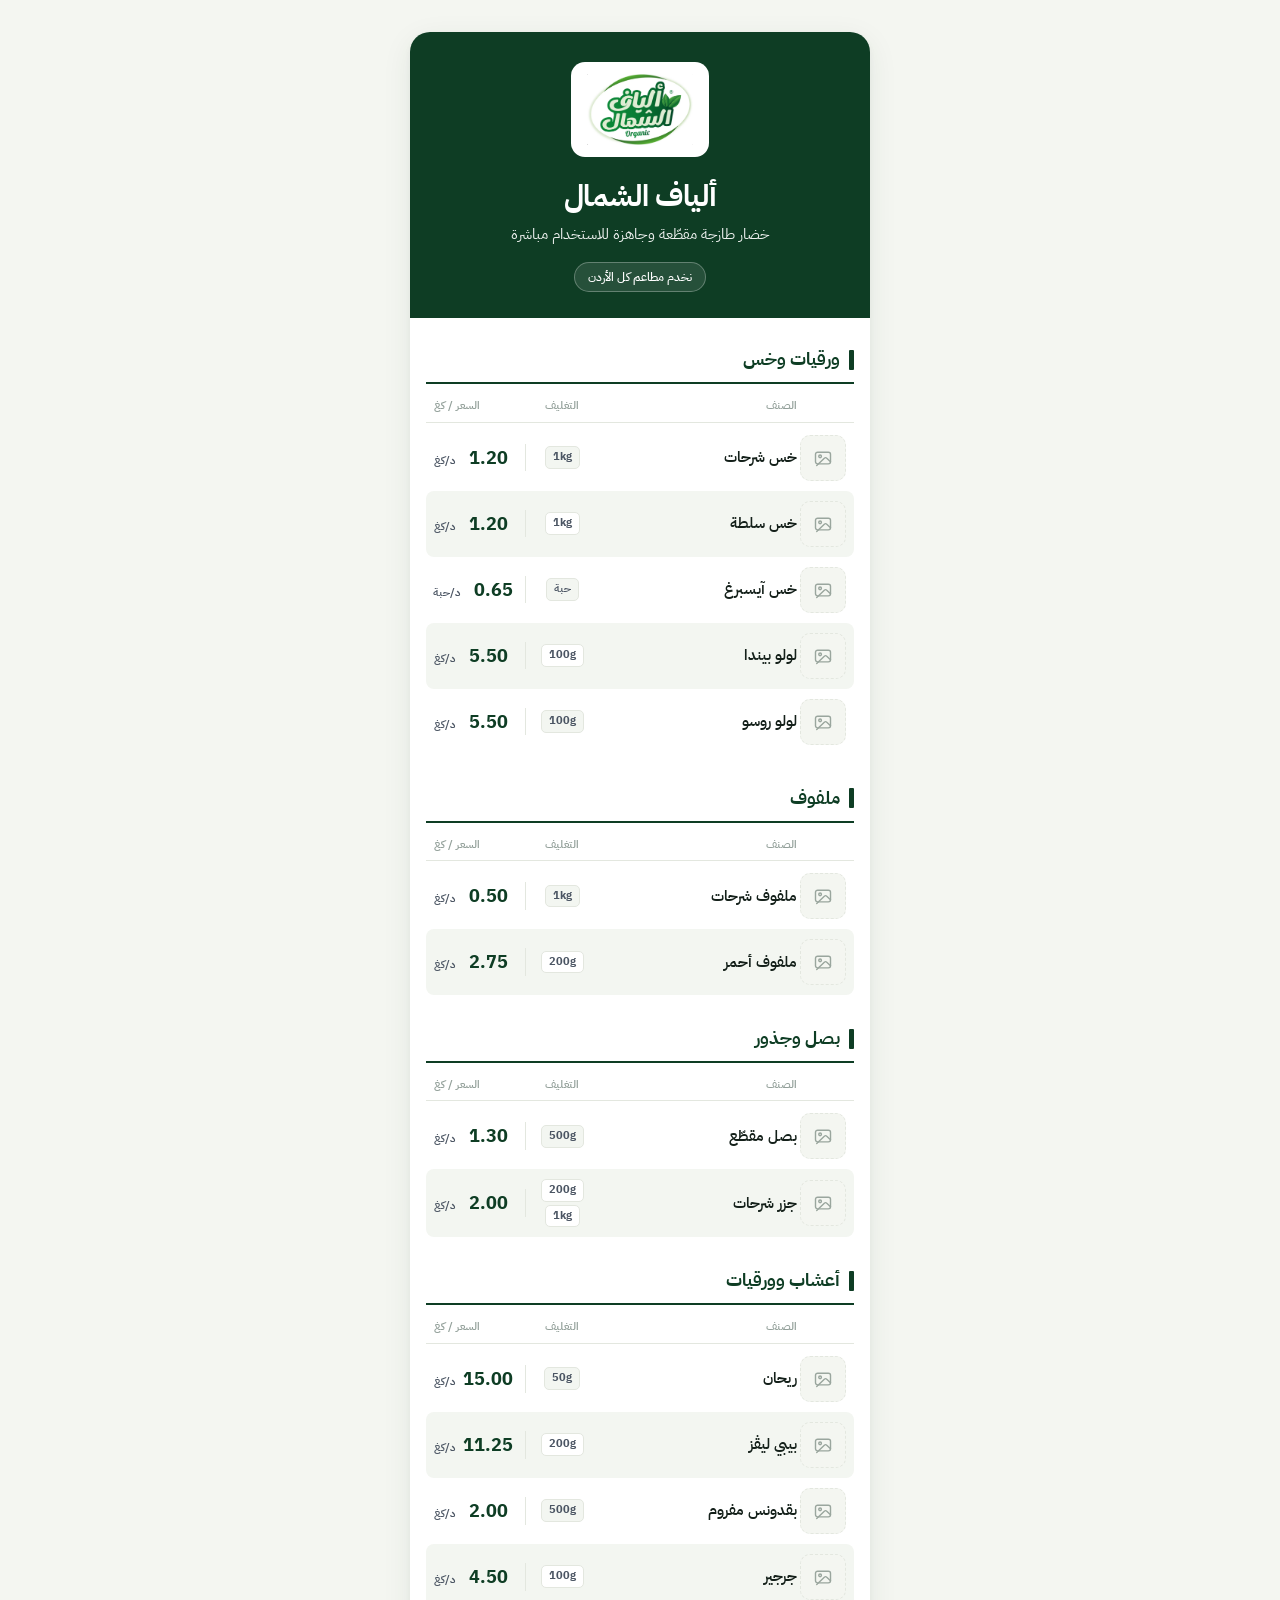
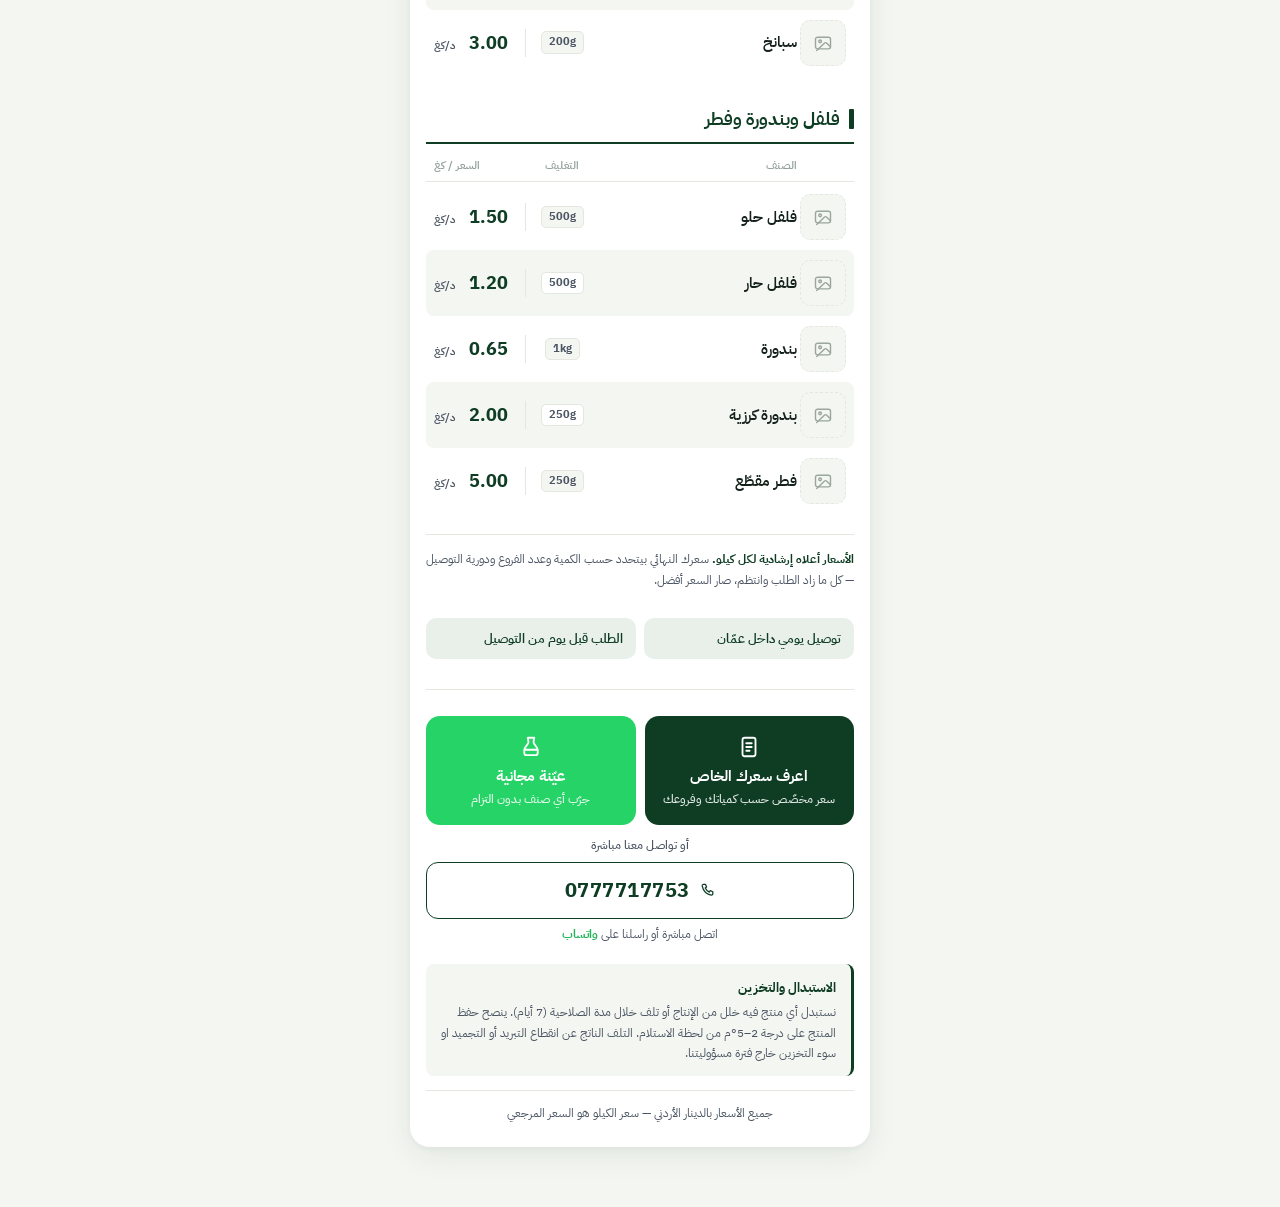
==== commit 1a7e3668: "Align catalogue columns, label the packaging column, restore colour below Column alignment - The siz" ====
--- a/index.html
+++ b/index.html
@@ -68,7 +68,7 @@
       <span class="dual-title">اعرف سعرك الخاص</span>
       <span class="dual-sub">سعر مخصّص حسب كمياتك وفروعك</span>
     </a>
-    <a class="dual-card" href="https://wa.me/962777717753?text=%D9%85%D8%B1%D8%AD%D8%A8%D8%A7%D8%8C%20%D8%A8%D8%AF%D9%8A%20%D8%A3%D8%B7%D9%84%D8%A8%20%D8%B9%D9%8A%D9%91%D9%86%D8%A9%20%D9%85%D8%AC%D8%A7%D9%86%D9%8A%D8%A9%20%D9%84%D9%84%D8%AA%D8%AC%D8%B1%D8%A8%D8%A9.%0A%D8%A7%D8%B3%D9%85%20%D8%A7%D9%84%D9%85%D8%B7%D8%B9%D9%85%3A%0A%D8%A7%D9%84%D9%85%D9%86%D8%B7%D9%82%D8%A9%3A%0A%D8%A7%D9%84%D8%A3%D8%B5%D9%86%D8%A7%D9%81%20%D8%A7%D9%84%D9%84%D9%8A%20%D8%A8%D8%B3%D8%AA%D9%87%D9%84%D9%83%D9%87%D8%A7%20%D8%A3%D8%B3%D8%A8%D9%88%D8%B9%D9%8A%D8%A7%D9%8B%3A" target="_blank" rel="noopener">
+    <a class="dual-card is-sample" href="https://wa.me/962777717753?text=%D9%85%D8%B1%D8%AD%D8%A8%D8%A7%D8%8C%20%D8%A8%D8%AF%D9%8A%20%D8%A3%D8%B7%D9%84%D8%A8%20%D8%B9%D9%8A%D9%91%D9%86%D8%A9%20%D9%85%D8%AC%D8%A7%D9%86%D9%8A%D8%A9%20%D9%84%D9%84%D8%AA%D8%AC%D8%B1%D8%A8%D8%A9.%0A%D8%A7%D8%B3%D9%85%20%D8%A7%D9%84%D9%85%D8%B7%D8%B9%D9%85%3A%0A%D8%A7%D9%84%D9%85%D9%86%D8%B7%D9%82%D8%A9%3A%0A%D8%A7%D9%84%D8%A3%D8%B5%D9%86%D8%A7%D9%81%20%D8%A7%D9%84%D9%84%D9%8A%20%D8%A8%D8%B3%D8%AA%D9%87%D9%84%D9%83%D9%87%D8%A7%20%D8%A3%D8%B3%D8%A8%D9%88%D8%B9%D9%8A%D8%A7%D9%8B%3A" target="_blank" rel="noopener">
       <svg viewBox="0 0 24 24" fill="none" stroke="currentColor" stroke-width="1.7" stroke-linecap="round" stroke-linejoin="round" aria-hidden="true"><path d="M9 3.5h6l-.6 3.2a3 3 0 0 0 .5 2.3l2.6 3.7a4 4 0 0 1 .7 2.3v2.5a2 2 0 0 1-2 2H7.8a2 2 0 0 1-2-2V15a4 4 0 0 1 .7-2.3l2.6-3.7a3 3 0 0 0 .5-2.3Z"/><path d="M6.4 14.5h11.2"/></svg>
       <span class="dual-title">عيّنة مجانية</span>
       <span class="dual-sub">جرّب أي صنف بدون التزام</span>
@@ -81,7 +81,10 @@
       <svg viewBox="0 0 24 24" fill="none" stroke="currentColor" stroke-width="1.8" stroke-linecap="round" stroke-linejoin="round" aria-hidden="true"><path d="M6.3 3.5h2.9l1.5 3.7-1.9 1.4a12.4 12.4 0 0 0 5.6 5.6l1.4-1.9 3.7 1.5v2.9a1.8 1.8 0 0 1-2 1.8A16.4 16.4 0 0 1 4.5 5.5a1.8 1.8 0 0 1 1.8-2Z"/></svg>
       <span>0777717753</span>
     </a>
-    <a class="direct-wa" href="https://wa.me/962777717753?text=%D9%85%D8%B1%D8%AD%D8%A8%D8%A7%D8%8C%20%D8%A8%D8%AF%D9%8A%20%D8%A3%D8%B3%D8%AA%D9%81%D8%B3%D8%B1%20%D8%B9%D9%86%20%D8%A7%D9%84%D8%B7%D9%84%D8%A8%20%D9%88%D8%A7%D9%84%D8%A3%D8%B3%D8%B9%D8%A7%D8%B1." target="_blank" rel="noopener">مراسلة على واتساب</a>
+    <p class="direct-note">
+      اتصل مباشرة أو راسلنا على
+      <a href="https://wa.me/962777717753?text=%D9%85%D8%B1%D8%AD%D8%A8%D8%A7%D8%8C%20%D8%A8%D8%AF%D9%8A%20%D8%A3%D8%B3%D8%AA%D9%81%D8%B3%D8%B1%20%D8%B9%D9%86%20%D8%A7%D9%84%D8%B7%D9%84%D8%A8%20%D9%88%D8%A7%D9%84%D8%A3%D8%B3%D8%B9%D8%A7%D8%B1." target="_blank" rel="noopener">واتساب</a>
+    </p>
   </section>
 
   <footer class="closing">
--- a/assets/styles.css
+++ b/assets/styles.css
@@ -132,30 +132,47 @@
 
 .group ul { list-style: none; }
 
-.line {
-  display: grid;
-  grid-template-columns: 42px minmax(0, 1fr) auto auto;
+/* أعمدة ثابتة العرض حتى تبقى كل الصفوف على استقامة واحدة */
+.line, .line-head {
+  display: grid;
+  grid-template-columns: 40px minmax(0, 1fr) 54px 92px;
   align-items: center;
   gap: 9px;
   padding: 10px 8px;
-  border-radius: 8px;
-}
+}
+.no-photo-col .line,
+.no-photo-col .line-head { grid-template-columns: minmax(0, 1fr) 54px 92px; }
+
+.line { border-radius: 8px; }
 .line:nth-child(even) { background: var(--band); }
-.line.no-photo { grid-template-columns: minmax(0, 1fr) auto auto; }
-
-.name { font-size: 15px; font-weight: 600; min-width: 0; }
-
-/* عمود الأحجام المتوفّرة */
-.sizes { display: flex; flex-wrap: wrap; gap: 4px; justify-content: flex-end; }
+
+/* سطر عناوين الأعمدة */
+.line-head {
+  padding-top: 8px;
+  padding-bottom: 7px;
+  font-size: 10.5px;
+  font-weight: 600;
+  color: #93A09A;
+  border-bottom: 1px solid var(--rule);
+  margin-bottom: 2px;
+}
+.line-head span:nth-last-child(2) { text-align: center; }
+.line-head span:last-child { text-align: left; }
+
+.name { font-size: 14.5px; font-weight: 600; min-width: 0; }
+
+/* عمود التغليف */
+.sizes { display: flex; flex-direction: column; align-items: center; gap: 3px; }
 .size {
-  font-size: 11.5px;
+  font-size: 11px;
   font-weight: 600;
   color: var(--text-soft);
   background: var(--paper);
   border: 1px solid var(--rule);
-  border-radius: 6px;
-  padding: 3px 8px;
+  border-radius: 5px;
+  padding: 2px 7px;
   white-space: nowrap;
+  line-height: 1.5;
 }
 .line:nth-child(odd) .size { background: var(--band); }
 .size bdi { font-weight: 700; }
@@ -163,21 +180,24 @@
 /* سعر الكيلو مع الوحدة على جنبه */
 .price {
   text-align: left;
+  white-space: nowrap;
   border-inline-start: 1px solid var(--rule);
-  padding-inline-start: 10px;
-  white-space: nowrap;
+  padding-inline-start: 12px;
 }
 .price b {
-  font-size: 18.5px;
+  display: inline-block;
+  min-width: 45px;
+  text-align: right;
+  font-size: 18px;
   font-weight: 700;
   color: var(--brand);
   font-variant-numeric: tabular-nums;
 }
 .price small {
-  font-size: 11px;
+  font-size: 10.5px;
   font-weight: 600;
   color: var(--text-soft);
-  margin-inline-start: 3px;
+  margin-inline-start: 4px;
 }
 
 /* ---------- كبسة الصورة ---------- */
@@ -371,47 +391,50 @@
   text-align: center;
   gap: 5px;
   text-decoration: none;
-  border-radius: 13px;
-  padding: 17px 12px 16px;
-  background: var(--brand-tint);
-  color: var(--brand);
-  border: 1px solid transparent;
-}
-.dual-card.is-primary { background: var(--brand); color: #fff; }
-.dual-card:not(.is-primary) { border-color: var(--rule); }
+  border-radius: 14px;
+  padding: 18px 12px 17px;
+  color: #fff;
+}
+.dual-card.is-primary { background: var(--brand); }
+.dual-card.is-sample  { background: var(--whatsapp); }
+.dual-card.is-sample:hover { background: var(--whatsapp-hov); }
+.dual-card.is-primary:hover { background: var(--brand-soft); }
 .dual-card svg { width: 26px; height: 26px; margin-bottom: 2px; }
 .dual-title { font-size: 15px; font-weight: 700; line-height: 1.3; }
-.dual-sub { font-size: 11.5px; font-weight: 500; opacity: .82; line-height: 1.45; }
+.dual-sub { font-size: 11.5px; font-weight: 500; opacity: .88; line-height: 1.45; }
 
 /* ---------- التواصل المباشر ---------- */
-.direct { text-align: center; padding: 20px 16px 0; }
+.direct { text-align: center; padding: 12px 16px 0; }
 .direct-label {
   font-size: 11.5px;
   font-weight: 500;
   color: var(--text-soft);
-  margin-bottom: 5px;
+  margin-bottom: 7px;
 }
 .direct-tel {
-  display: inline-flex;
-  align-items: center;
-  gap: 7px;
+  display: flex;
+  align-items: center;
+  justify-content: center;
+  gap: 9px;
+  border: 1.5px solid var(--brand);
+  border-radius: 12px;
+  padding: 12px 18px;
   color: var(--brand);
   text-decoration: none;
-  font-size: 21px;
+  font-size: 20px;
   font-weight: 700;
   letter-spacing: .5px;
 }
+.direct-tel:hover { background: var(--brand-tint); }
 .direct-tel svg { width: 17px; height: 17px; flex: none; }
 .direct-tel span { direction: ltr; }
-.direct-wa {
-  display: block;
-  margin-top: 6px;
-  color: var(--whatsapp-hov);
-  font-size: 12.5px;
-  font-weight: 600;
-  text-decoration: none;
-}
-.direct-wa:hover { text-decoration: underline; }
+.direct-note {
+  margin-top: 7px;
+  font-size: 11.5px;
+  color: var(--text-soft);
+}
+.direct-note a { color: var(--whatsapp-hov); font-weight: 700; text-decoration: none; }
+.direct-note a:hover { text-decoration: underline; }
 
 /* ---------- التذييل ---------- */
 .closing { padding: 20px 16px 24px; }
@@ -672,8 +695,8 @@
 @media print {
   body { padding: 16px 14px 20px; }
   .sheet { box-shadow: none; }
-  .direct-tel, .direct-wa { color: var(--brand); }
+  .direct-tel { color: var(--brand); }
   .photo-btn, .photo-hint, .lightbox { display: none !important; }
-  .line { grid-template-columns: 1fr auto auto; }
+  .line, .line-head { grid-template-columns: minmax(0, 1fr) 54px 92px; }
   * { -webkit-print-color-adjust: exact; print-color-adjust: exact; }
 }
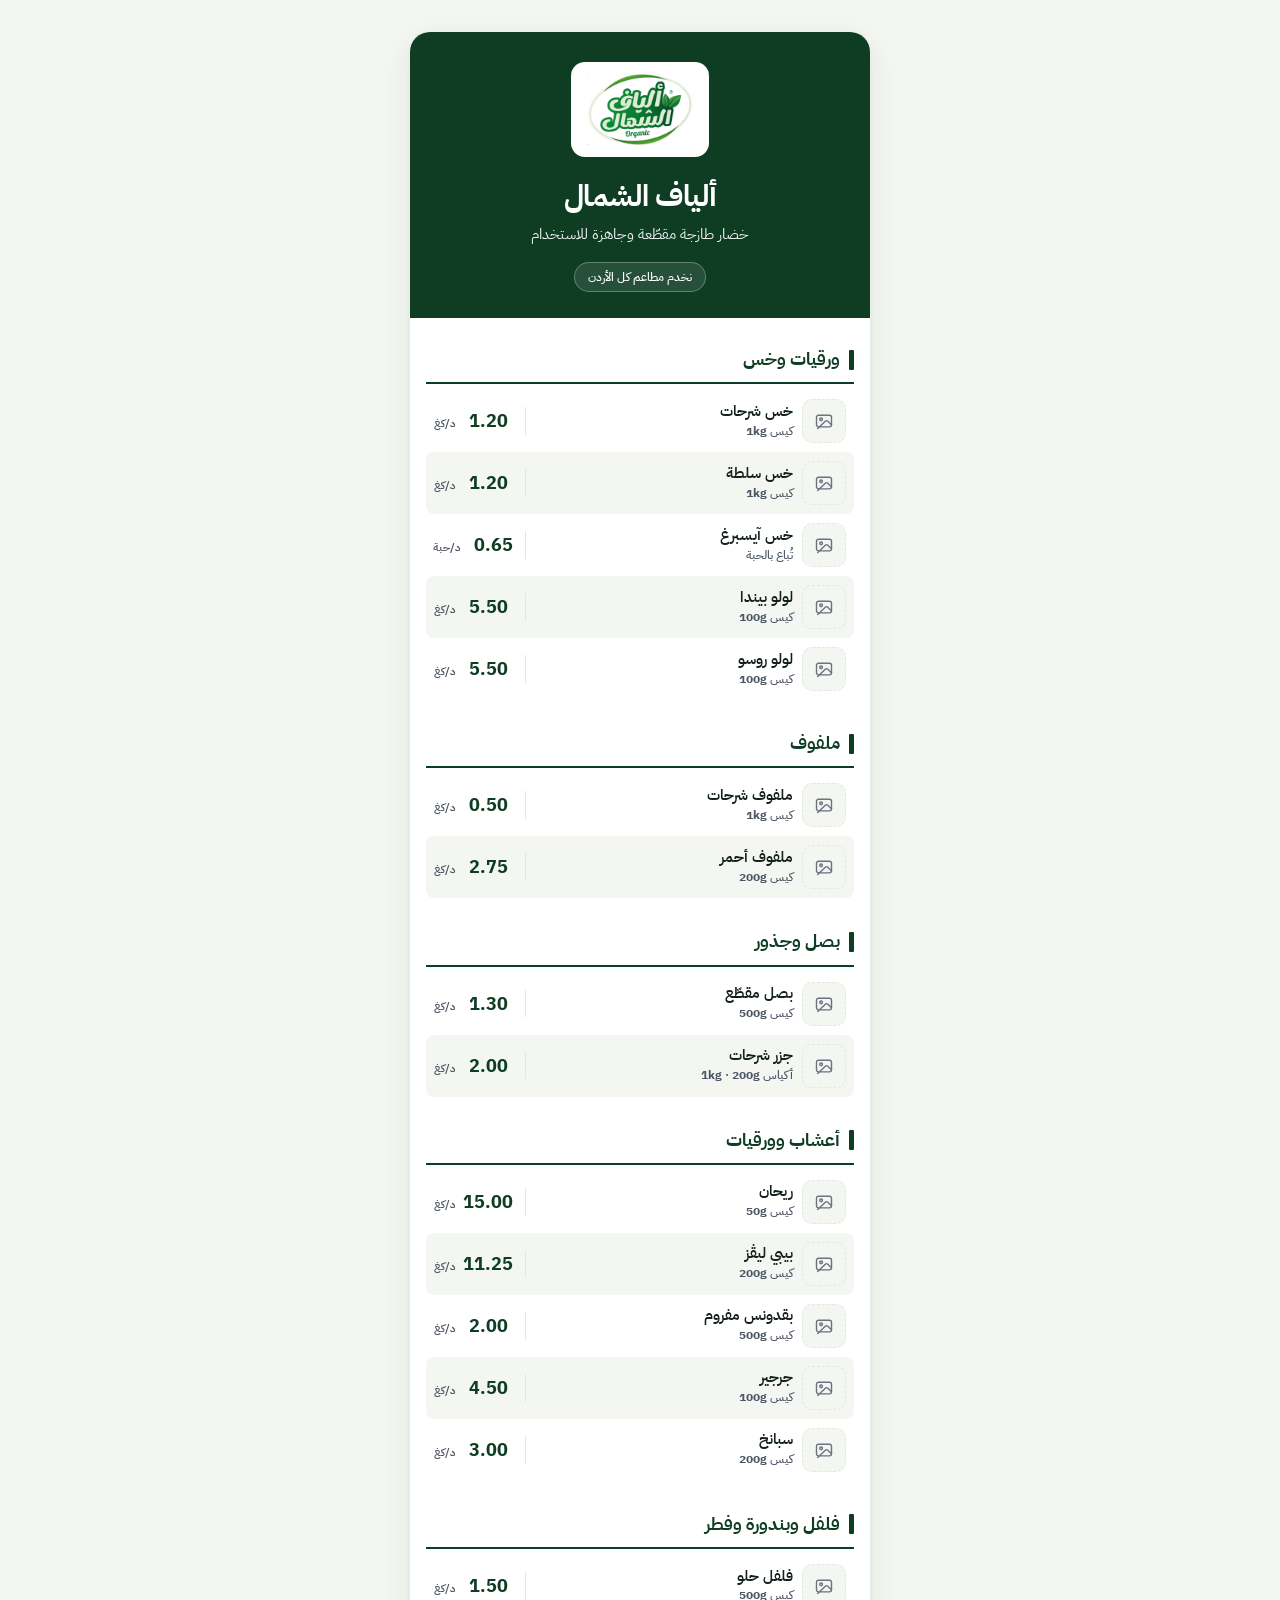
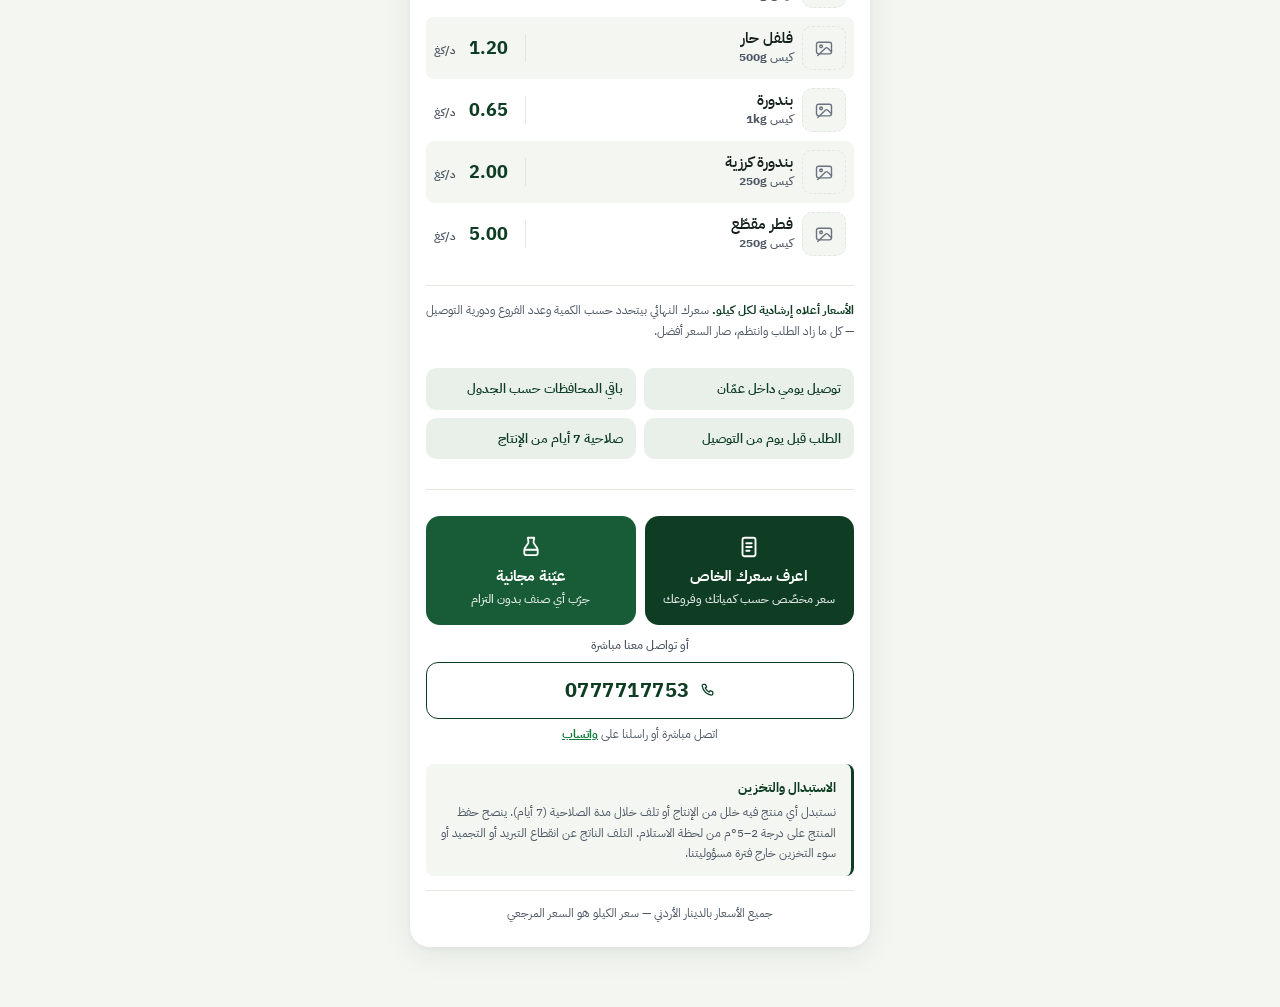
==== commit f050c5e9: "Rebuild the product row for mobile and fix every failing contrast pair Batch 1 of 3: the visible lay" ====
--- a/index.html
+++ b/index.html
@@ -30,8 +30,8 @@
 
   <header class="masthead">
     <img src="assets/logo.png" alt="ألياف الشمال">
-    <div class="wordmark">ألياف الشمال</div>
-    <p class="descriptor">خضار طازجة مقطّعة وجاهزة للاستخدام مباشرة</p>
+    <h1 class="wordmark">ألياف الشمال</h1>
+    <p class="descriptor">خضار طازجة مقطّعة وجاهزة للاستخدام</p>
     <div class="service-notes">
       <span>نخدم مطاعم كل الأردن</span>
     </div>
@@ -59,7 +59,9 @@
 
   <section class="service-grid">
     <div>توصيل يومي داخل عمّان</div>
+    <div>باقي المحافظات حسب الجدول</div>
     <div>الطلب قبل يوم من التوصيل</div>
+    <div>صلاحية 7 أيام من الإنتاج</div>
   </section>
 
   <section class="dual">
@@ -92,7 +94,7 @@
       <b>الاستبدال والتخزين</b>
       نستبدل أي منتج فيه خلل من الإنتاج أو تلف خلال مدة الصلاحية (7 أيام).
       ينصح حفظ المنتج على درجة 2–5°م من لحظة الاستلام. التلف الناتج عن انقطاع التبريد
-      أو التجميد او سوء التخزين خارج فترة مسؤوليتنا.
+      أو التجميد أو سوء التخزين خارج فترة مسؤوليتنا.
     </div>
     <p class="currency-note">جميع الأسعار بالدينار الأردني — سعر الكيلو هو السعر المرجعي</p>
   </footer>
--- a/assets/styles.css
+++ b/assets/styles.css
@@ -102,7 +102,10 @@
   background: rgba(255, 255, 255, .13);
   border: 1px solid rgba(255, 255, 255, .25);
   border-radius: 999px;
-  padding: 5px 12px;
+  padding: 0 14px;
+  height: 44px;
+  display: inline-flex;
+  align-items: center;
 }
 
 /* ---------- الكتالوج ---------- */
@@ -132,50 +135,30 @@
 
 .group ul { list-style: none; }
 
-/* أعمدة ثابتة العرض حتى تبقى كل الصفوف على استقامة واحدة */
-.line, .line-head {
-  display: grid;
-  grid-template-columns: 40px minmax(0, 1fr) 54px 92px;
+/* صف المنتج: صورة مصغّرة | الاسم والتغليف | سعر الكيلو
+   عرض الصورة والسعر ثابت، والباقي كله للاسم — يبقى الصف مستقيماً
+   بين الصفوف ويعمل بنفس الكفاءة قبل إضافة الصور وبعدها. */
+.line {
+  display: grid;
+  grid-template-columns: 44px minmax(0, 1fr) 92px;
   align-items: center;
   gap: 9px;
-  padding: 10px 8px;
-}
-.no-photo-col .line,
-.no-photo-col .line-head { grid-template-columns: minmax(0, 1fr) 54px 92px; }
-
-.line { border-radius: 8px; }
+  padding: 9px 8px;
+  border-radius: 8px;
+}
+.no-photo-col .line { grid-template-columns: minmax(0, 1fr) 92px; }
 .line:nth-child(even) { background: var(--band); }
 
-/* سطر عناوين الأعمدة */
-.line-head {
-  padding-top: 8px;
-  padding-bottom: 7px;
-  font-size: 10.5px;
-  font-weight: 600;
-  color: #93A09A;
-  border-bottom: 1px solid var(--rule);
-  margin-bottom: 2px;
-}
-.line-head span:nth-last-child(2) { text-align: center; }
-.line-head span:last-child { text-align: left; }
-
-.name { font-size: 14.5px; font-weight: 600; min-width: 0; }
-
-/* عمود التغليف */
-.sizes { display: flex; flex-direction: column; align-items: center; gap: 3px; }
-.size {
-  font-size: 11px;
-  font-weight: 600;
-  color: var(--text-soft);
-  background: var(--paper);
-  border: 1px solid var(--rule);
-  border-radius: 5px;
-  padding: 2px 7px;
-  white-space: nowrap;
-  line-height: 1.5;
-}
-.line:nth-child(odd) .size { background: var(--band); }
-.size bdi { font-weight: 700; }
+.line-main { min-width: 0; }
+.name { font-size: 14.5px; font-weight: 600; line-height: 1.35; }
+
+.packs {
+  font-size: 11.5px;
+  font-weight: 500;
+  color: var(--text-soft);
+  margin-top: 1px;
+}
+.packs bdi { font-weight: 700; }
 
 /* سعر الكيلو مع الوحدة على جنبه */
 .price {
@@ -203,8 +186,8 @@
 /* ---------- كبسة الصورة ---------- */
 .photo-btn {
   position: relative;
-  width: 46px;
-  height: 46px;
+  width: 44px;
+  height: 44px;
   padding: 0;
   border: 1px solid var(--rule);
   border-radius: 10px;
@@ -216,7 +199,7 @@
   flex: none;
 }
 .photo-btn img { width: 100%; height: 100%; object-fit: cover; display: block; }
-.photo-btn svg { width: 20px; height: 20px; color: #9AA69E; }
+.photo-btn svg { width: 20px; height: 20px; color: #6B7280; }
 .photo-btn.is-empty { background: var(--surface); border-style: dashed; }
 .photo-btn:hover { border-color: var(--brand); }
 .photo-btn:focus-visible { outline: 2px solid var(--brand); outline-offset: 2px; }
@@ -280,9 +263,9 @@
   border: 0;
   background: rgba(255, 255, 255, .16);
   color: #fff;
-  width: 30px;
-  height: 30px;
-  border-radius: 8px;
+  width: 44px;
+  height: 44px;
+  border-radius: 10px;
   cursor: pointer;
   font-size: 14px;
   line-height: 1;
@@ -303,8 +286,8 @@
   position: absolute;
   top: 50%;
   transform: translateY(-50%);
-  width: 40px;
-  height: 40px;
+  width: 44px;
+  height: 44px;
   border: 0;
   border-radius: 50%;
   background: rgba(255, 255, 255, .93);
@@ -396,9 +379,8 @@
   color: #fff;
 }
 .dual-card.is-primary { background: var(--brand); }
-.dual-card.is-sample  { background: var(--whatsapp); }
-.dual-card.is-sample:hover { background: var(--whatsapp-hov); }
-.dual-card.is-primary:hover { background: var(--brand-soft); }
+.dual-card.is-sample  { background: var(--brand-soft); }
+.dual-card.is-primary:hover, .dual-card.is-sample:hover { background: #1E6B40; }
 .dual-card svg { width: 26px; height: 26px; margin-bottom: 2px; }
 .dual-title { font-size: 15px; font-weight: 700; line-height: 1.3; }
 .dual-sub { font-size: 11.5px; font-weight: 500; opacity: .88; line-height: 1.45; }
@@ -433,7 +415,7 @@
   font-size: 11.5px;
   color: var(--text-soft);
 }
-.direct-note a { color: var(--whatsapp-hov); font-weight: 700; text-decoration: none; }
+.direct-note a { color: #127C3C; font-weight: 700; text-decoration: underline; }
 .direct-note a:hover { text-decoration: underline; }
 
 /* ---------- التذييل ---------- */
@@ -545,14 +527,14 @@
   padding-inline-end: 38px;
   background-position: left 13px center;
 }
-.field-select.is-empty { color: #93A09A; font-weight: 500; }
+.field-select.is-empty { color: #6B7280; font-weight: 500; }
 .field-select:not(.is-empty) { border-color: rgba(14, 61, 36, .35); background-color: var(--brand-tint); }
 
 /* ---------- صفوف الأصناف في صفحة الطلب ---------- */
 
 .pick {
   display: grid;
-  grid-template-columns: 42px minmax(0, 1fr) auto;
+  grid-template-columns: 44px minmax(0, 1fr) auto;
   align-items: center;
   gap: 10px;
   padding: 9px 8px;
@@ -596,10 +578,10 @@
   padding: 3px;
 }
 .step-btn {
-  width: 29px;
-  height: 29px;
+  width: 44px;
+  height: 44px;
   border: 0;
-  border-radius: 7px;
+  border-radius: 9px;
   background: var(--surface);
   color: var(--brand);
   font-size: 17px;
@@ -674,7 +656,7 @@
   gap: 7px;
 }
 .send-btn:hover:not(:disabled) { background: var(--whatsapp-hov); }
-.send-btn:disabled { background: #C9D2CB; cursor: default; }
+.send-btn:disabled { background: #C9D2CB; color: #3F4A44; cursor: default; }
 .send-btn svg { width: 18px; height: 18px; }
 
 .page-tail { padding: 22px 16px 30px; }
@@ -688,6 +670,17 @@
   color: var(--text-soft);
 }
 
+/* الشاشات الضيقة جداً: نضغط الحشوات قبل أن ينهار عمود الاسم */
+@media (max-width: 349px) {
+  body { padding: 12px 8px 30px; }
+  .catalogue { padding-inline: 10px; }
+  .line { grid-template-columns: 40px minmax(0, 1fr) 82px; gap: 7px; padding: 9px 6px; }
+  .photo-btn { width: 40px; height: 40px; }
+  .name { font-size: 14px; }
+  .price b { font-size: 17px; min-width: 42px; }
+  .service-grid, .dual { grid-template-columns: 1fr; }
+}
+
 @media (min-width: 600px) {
   body { padding: 32px 20px 60px; }
 }
@@ -697,6 +690,6 @@
   .sheet { box-shadow: none; }
   .direct-tel { color: var(--brand); }
   .photo-btn, .photo-hint, .lightbox { display: none !important; }
-  .line, .line-head { grid-template-columns: minmax(0, 1fr) 54px 92px; }
+  .line { grid-template-columns: minmax(0, 1fr) 92px; }
   * { -webkit-print-color-adjust: exact; print-color-adjust: exact; }
 }
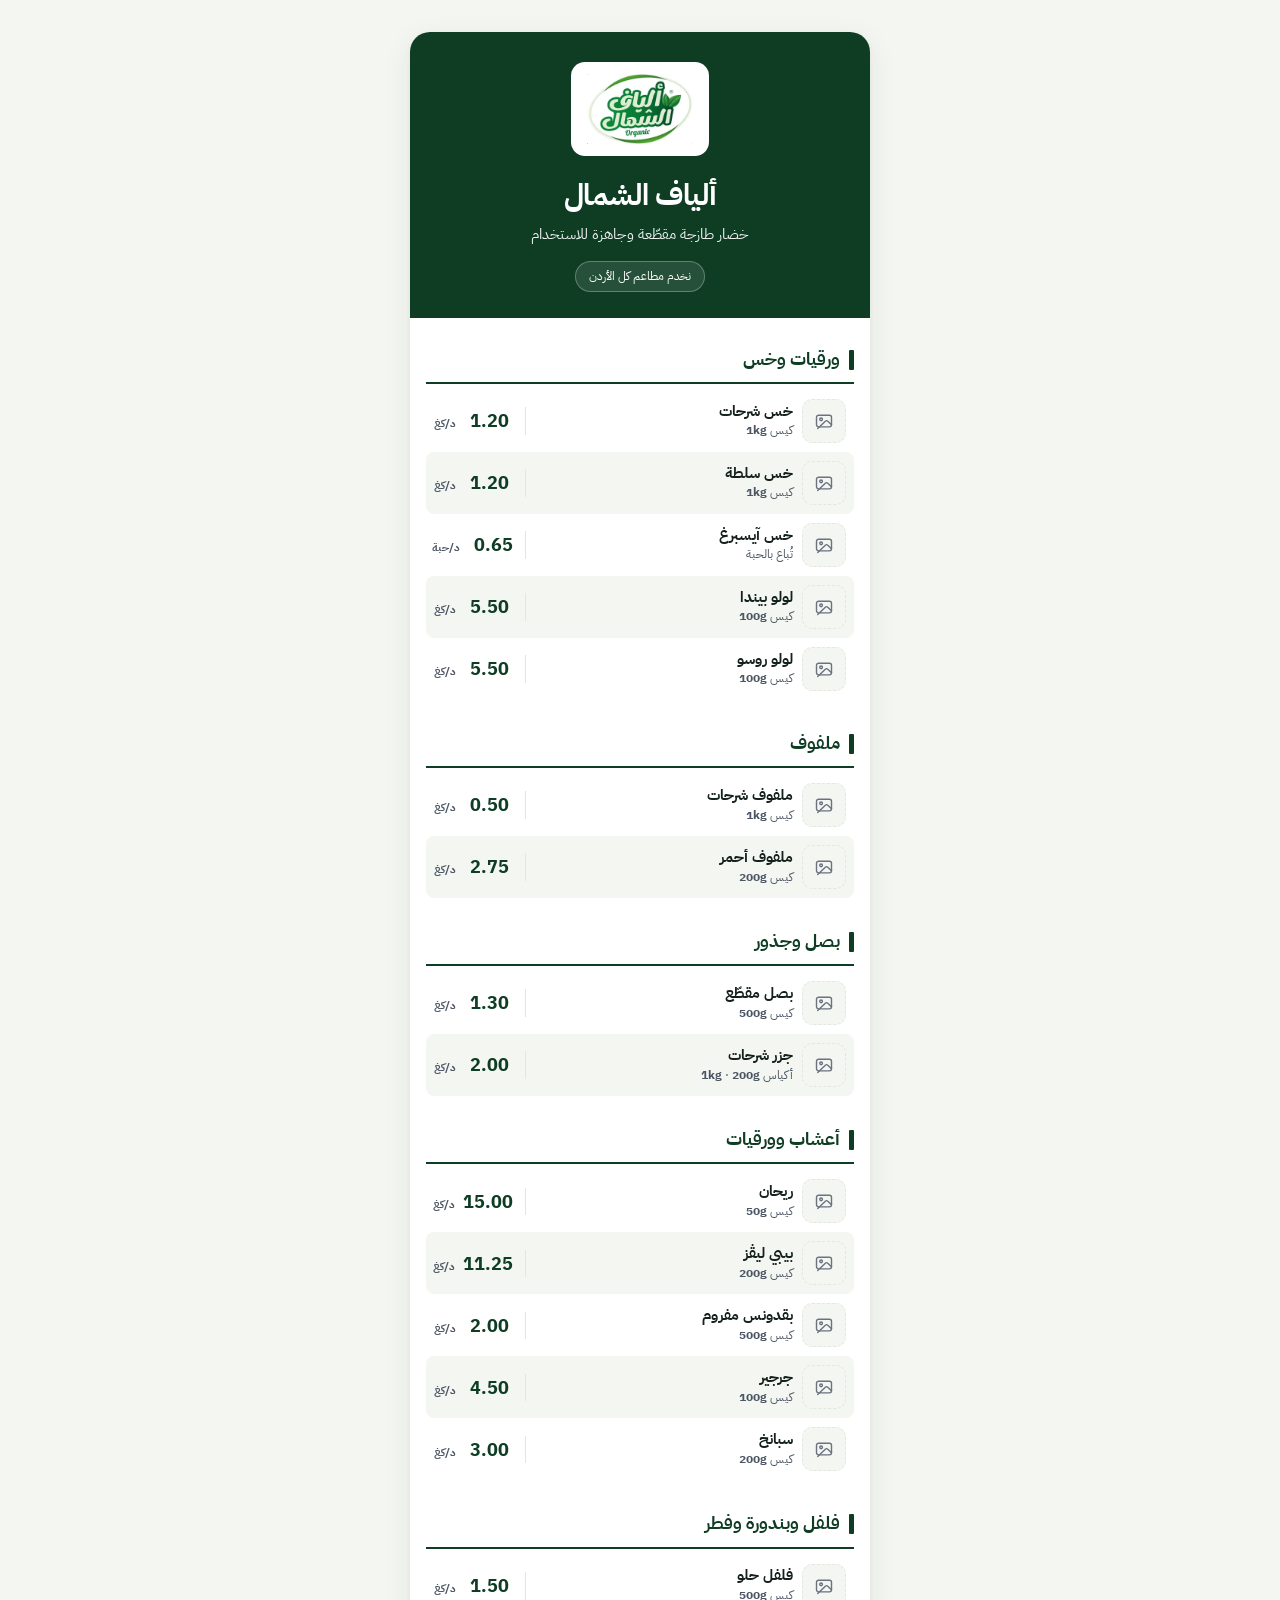
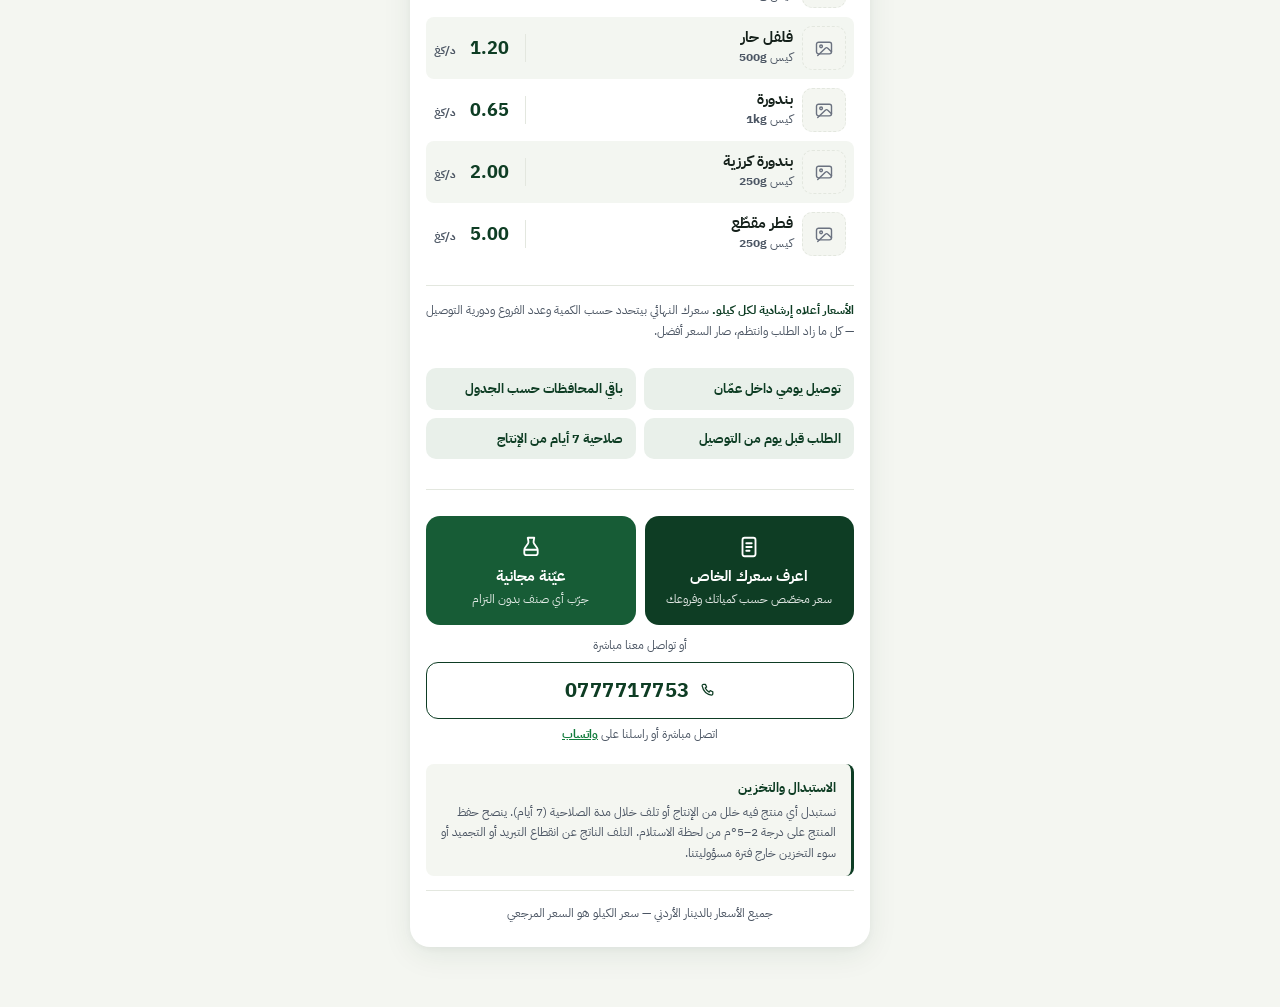
==== commit 886fa594: "Batch 3: أصول محسّنة + خطوط محلية + SEO + أداء أصول الصور: - logo.webp (280px، 9.6KB بدل 167KB PNG) " ====
--- a/index.html
+++ b/index.html
@@ -17,19 +17,25 @@
 <meta property="og:image:height" content="630">
 <meta property="og:image:alt" content="ألياف الشمال — قائمة أسعار الخضار المقطّعة">
 <meta name="twitter:card" content="summary_large_image">
+<link rel="canonical" href="https://alyaf-alshamal-prices.pages.dev/">
+<meta name="theme-color" content="#0E3D24">
 
-<link rel="icon" href="assets/logo.png">
-<link rel="preconnect" href="https://fonts.googleapis.com">
-<link rel="preconnect" href="https://fonts.gstatic.com" crossorigin>
-<link href="https://fonts.googleapis.com/css2?family=IBM+Plex+Sans+Arabic:wght@400;500;600;700&display=swap" rel="stylesheet">
+<link rel="icon" href="assets/favicon-32.png" sizes="32x32">
+<link rel="apple-touch-icon" href="assets/apple-touch-icon-180.png">
+<link rel="preload" href="assets/fonts/ibm-plex-arabic-400.woff2" as="font" type="font/woff2" crossorigin>
+<link rel="preload" href="assets/fonts/ibm-plex-arabic-700.woff2" as="font" type="font/woff2" crossorigin>
 <link rel="stylesheet" href="assets/styles.css">
 </head>
 
 <body>
+<a class="skip-link" href="#catalogue">تخطَّ إلى قائمة الأسعار</a>
 <main class="sheet">
 
   <header class="masthead">
-    <img src="assets/logo.png" alt="ألياف الشمال">
+    <picture>
+      <source srcset="assets/logo.webp" type="image/webp">
+      <img src="assets/logo.png" alt="ألياف الشمال">
+    </picture>
     <h1 class="wordmark">ألياف الشمال</h1>
     <p class="descriptor">خضار طازجة مقطّعة وجاهزة للاستخدام</p>
     <div class="service-notes">
@@ -101,8 +107,52 @@
 
 </main>
 
-<script src="assets/products.js"></script>
-<script src="assets/gallery.js"></script>
-<script src="assets/catalogue.js"></script>
+<script src="assets/products.js" defer></script>
+<script src="assets/gallery.js" defer></script>
+<script src="assets/catalogue.js" defer></script>
+
+<script type="application/ld+json">
+{
+  "@context": "https://schema.org",
+  "@type": "Organization",
+  "name": "ألياف الشمال",
+  "alternateName": "Alyaf Alshamal",
+  "description": "توريد خضار طازجة مقطّعة وجاهزة للاستخدام للمطاعم في الأردن",
+  "url": "https://alyaf-alshamal-prices.pages.dev/",
+  "logo": "https://alyaf-alshamal-prices.pages.dev/assets/logo.webp",
+  "telephone": "+962777717753",
+  "address": {
+    "@type": "PostalAddress",
+    "addressCountry": "JO",
+    "addressRegion": "عمّان"
+  }
+}
+</script>
+<script type="application/ld+json">
+{
+  "@context": "https://schema.org",
+  "@type": "LocalBusiness",
+  "name": "ألياف الشمال",
+  "description": "خضار مقطّعة جاهزة للمطاعم. تسليم يومي داخل عمّان، صلاحية 7 أيام.",
+  "telephone": "+962777717753",
+  "priceRange": "$$",
+  "currenciesAccepted": "JOD",
+  "areaServed": {
+    "@type": "Country",
+    "name": "الأردن"
+  },
+  "address": {
+    "@type": "PostalAddress",
+    "addressCountry": "JO",
+    "addressRegion": "عمّان"
+  },
+  "openingHoursSpecification": {
+    "@type": "OpeningHoursSpecification",
+    "dayOfWeek": ["Saturday","Sunday","Monday","Tuesday","Wednesday","Thursday"],
+    "opens": "08:00",
+    "closes": "18:00"
+  }
+}
+</script>
 </body>
 </html>
--- a/assets/styles.css
+++ b/assets/styles.css
@@ -1,6 +1,40 @@
 /* ============================================================
    ألياف الشمال — تنسيقات مشتركة (صفحة الأسعار + طلب عرض السعر)
    ============================================================ */
+
+/* ---------- خطوط محلية مستضافة ذاتياً ---------- */
+@font-face {
+  font-family: 'IBM Plex Sans Arabic';
+  font-style: normal;
+  font-weight: 400;
+  font-display: swap;
+  src: url('fonts/ibm-plex-arabic-400-latin.woff2') format('woff2');
+  unicode-range: U+0000-00FF, U+0131, U+0152-0153, U+02BB-02BC, U+02C6, U+02DA, U+02DC, U+0304, U+0308, U+0329, U+2000-206F, U+20AC, U+2122, U+2191, U+2193, U+2212, U+2215, U+FEFF, U+FFFD;
+}
+@font-face {
+  font-family: 'IBM Plex Sans Arabic';
+  font-style: normal;
+  font-weight: 400;
+  font-display: swap;
+  src: url('fonts/ibm-plex-arabic-400.woff2') format('woff2');
+  unicode-range: U+0600-06FF, U+0750-077F, U+0870-088E, U+0890-0891, U+0897-08E1, U+08E3-08FF, U+200C-200E, U+2010-2011, U+204F, U+2E41, U+FB50-FDFF, U+FE70-FE74, U+FE76-FEFC, U+1EE00-1EEBB;
+}
+@font-face {
+  font-family: 'IBM Plex Sans Arabic';
+  font-style: normal;
+  font-weight: 700;
+  font-display: swap;
+  src: url('fonts/ibm-plex-arabic-700-latin.woff2') format('woff2');
+  unicode-range: U+0000-00FF, U+0131, U+0152-0153, U+02BB-02BC, U+02C6, U+02DA, U+02DC, U+0304, U+0308, U+0329, U+2000-206F, U+20AC, U+2122, U+2191, U+2193, U+2212, U+2215, U+FEFF, U+FFFD;
+}
+@font-face {
+  font-family: 'IBM Plex Sans Arabic';
+  font-style: normal;
+  font-weight: 700;
+  font-display: swap;
+  src: url('fonts/ibm-plex-arabic-700.woff2') format('woff2');
+  unicode-range: U+0600-06FF, U+0750-077F, U+0870-088E, U+0890-0891, U+0897-08E1, U+08E3-08FF, U+200C-200E, U+2010-2011, U+204F, U+2E41, U+FB50-FDFF, U+FE70-FE74, U+FE76-FEFC, U+1EE00-1EEBB;
+}
 
 *, *::before, *::after { box-sizing: border-box; margin: 0; padding: 0; }
 
@@ -693,3 +727,157 @@
   .line { grid-template-columns: minmax(0, 1fr) 92px; }
   * { -webkit-print-color-adjust: exact; print-color-adjust: exact; }
 }
+
+/* ============================================================
+   إمكانية الوصول — قارئ الشاشة فقط
+   ============================================================ */
+.sr-only {
+  position: absolute;
+  width: 1px;
+  height: 1px;
+  padding: 0;
+  margin: -1px;
+  overflow: hidden;
+  clip: rect(0, 0, 0, 0);
+  white-space: nowrap;
+  border: 0;
+}
+
+/* رابط تخطَّ إلى المحتوى */
+.skip-link {
+  position: absolute;
+  top: -60px;
+  inset-inline-start: 0;
+  background: var(--brand);
+  color: #fff;
+  padding: 10px 18px;
+  text-decoration: none;
+  font-weight: 700;
+  font-size: 14px;
+  border-radius: 0 0 10px 0;
+  z-index: 100;
+  transition: top 0.2s;
+}
+.skip-link:focus {
+  top: 0;
+  outline: 3px solid #fff;
+  outline-offset: 2px;
+}
+
+/* ============================================================
+   شريط الاستئناف — "رجّعنالك طلبك السابق"
+   ============================================================ */
+.resume-bar {
+  display: flex;
+  align-items: center;
+  justify-content: space-between;
+  gap: 12px;
+  flex-wrap: wrap;
+  margin: 16px 16px 0;
+  padding: 12px 14px;
+  background: var(--brand-tint);
+  border-inline-start: 3px solid var(--brand);
+  border-radius: 10px;
+  font-size: 13px;
+  font-weight: 600;
+  color: var(--brand);
+}
+.resume-actions {
+  display: flex;
+  gap: 8px;
+}
+.resume-btn {
+  border: 1px solid var(--brand);
+  border-radius: 8px;
+  padding: 6px 14px;
+  font-size: 12.5px;
+  font-weight: 700;
+  cursor: pointer;
+  font-family: inherit;
+}
+.resume-btn.continue {
+  background: var(--brand);
+  color: #fff;
+}
+.resume-btn.continue:hover {
+  background: var(--brand-soft);
+}
+.resume-btn.restart {
+  background: transparent;
+  color: var(--brand);
+}
+.resume-btn.restart:hover {
+  background: rgba(14, 61, 36, 0.08);
+}
+
+/* ============================================================
+   بانر تأكيد الإرسال
+   ============================================================ */
+.send-confirm {
+  display: flex;
+  align-items: center;
+  gap: 10px;
+  margin: 0 14px 12px;
+  padding: 12px 14px;
+  background: #E8F5E9;
+  border: 1px solid #81C784;
+  border-radius: 10px;
+  font-size: 13px;
+  font-weight: 600;
+  color: #1B5E20;
+  animation: slideUp 0.3s ease-out;
+}
+.send-confirm-icon {
+  flex: none;
+  width: 24px;
+  height: 24px;
+  border-radius: 50%;
+  background: #2E7D32;
+  color: #fff;
+  display: grid;
+  place-items: center;
+  font-size: 14px;
+  font-weight: 700;
+}
+.send-confirm-text {
+  flex: 1;
+  min-width: 0;
+}
+
+/* بانر خطأ الإرسال */
+.send-error {
+  display: flex;
+  align-items: center;
+  gap: 10px;
+  margin: 0 14px 12px;
+  padding: 12px 14px;
+  background: #FFF3E0;
+  border: 1px solid #FFB74D;
+  border-radius: 10px;
+  font-size: 13px;
+  font-weight: 600;
+  color: #E65100;
+  animation: slideUp 0.3s ease-out;
+}
+.send-error-tel {
+  color: var(--brand);
+  font-weight: 700;
+  text-decoration: none;
+  direction: ltr;
+  display: inline-block;
+}
+.send-error-tel:hover {
+  text-decoration: underline;
+}
+
+@keyframes slideUp {
+  from { opacity: 0; transform: translateY(10px); }
+  to   { opacity: 1; transform: translateY(0); }
+}
+
+/* نص زر الإرسال أثناء فترة التبريد */
+.send-btn-sent {
+  display: inline-flex;
+  align-items: center;
+  gap: 5px;
+}
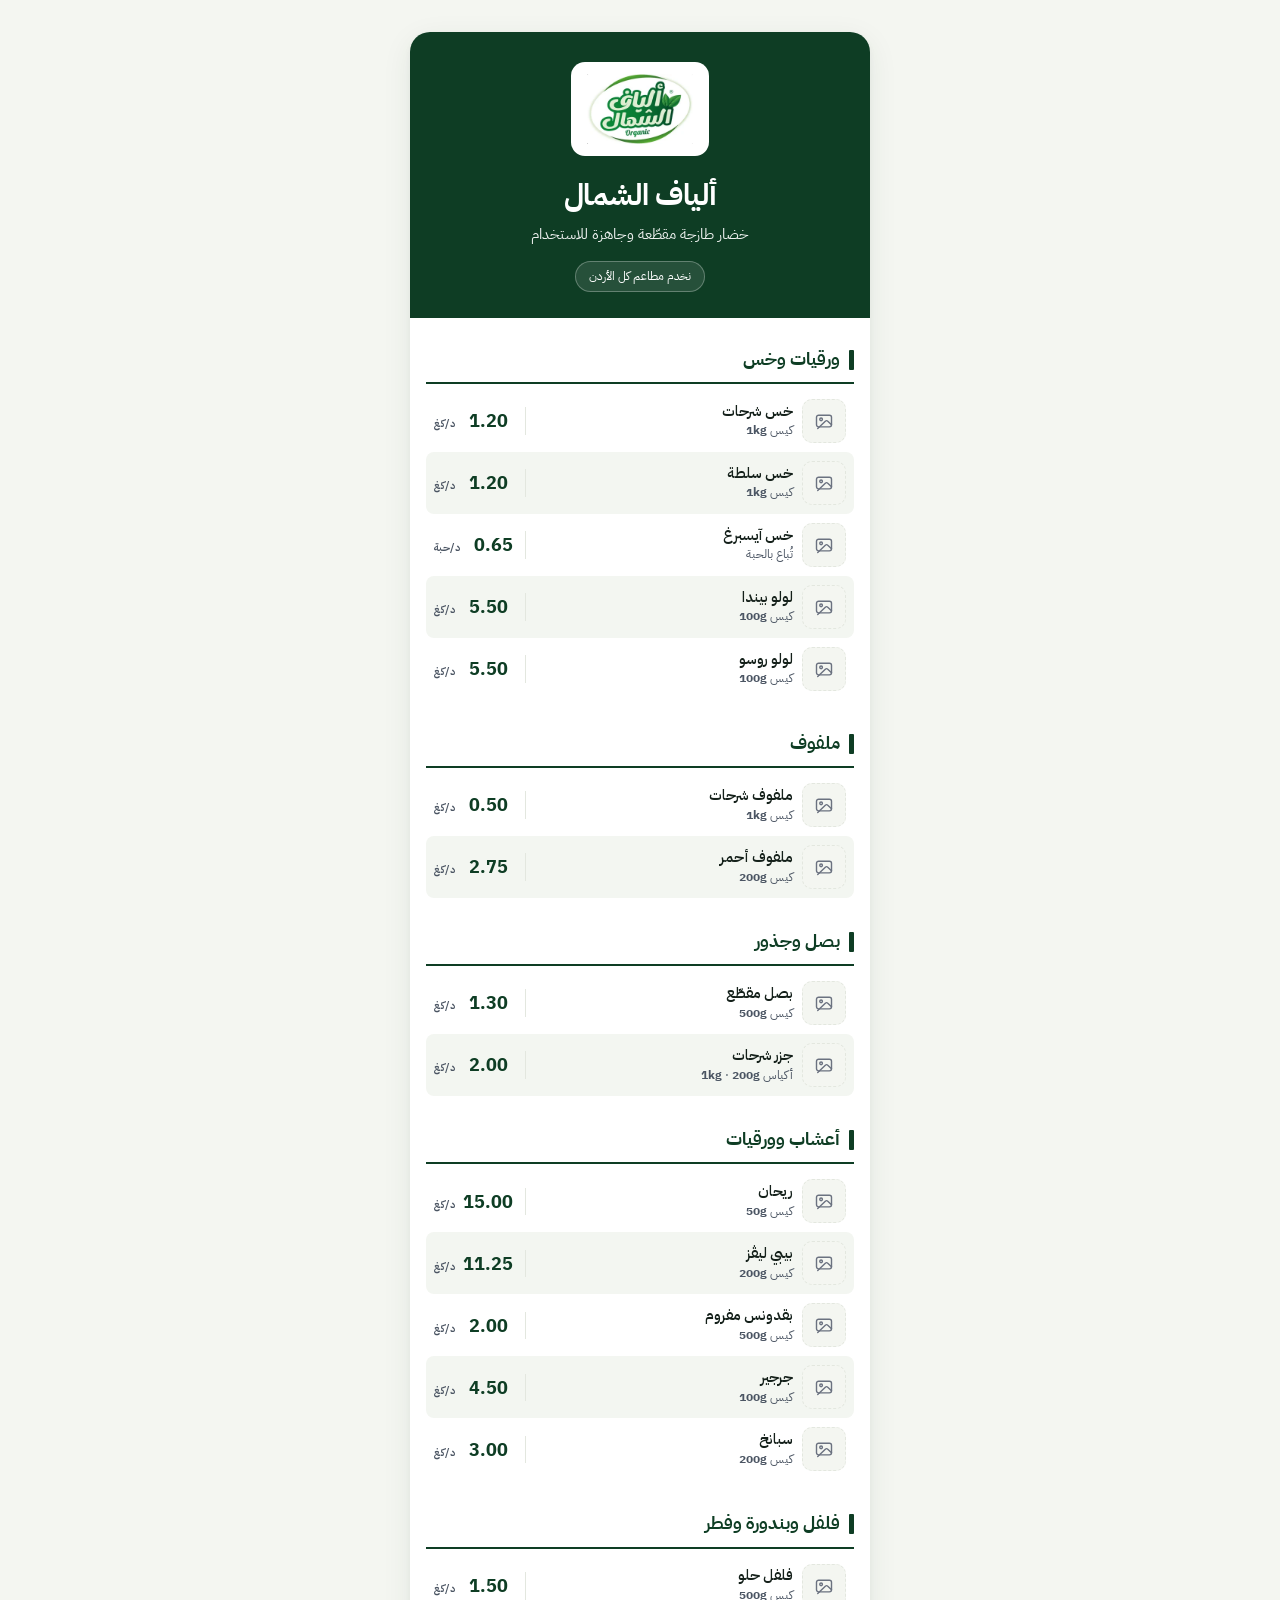
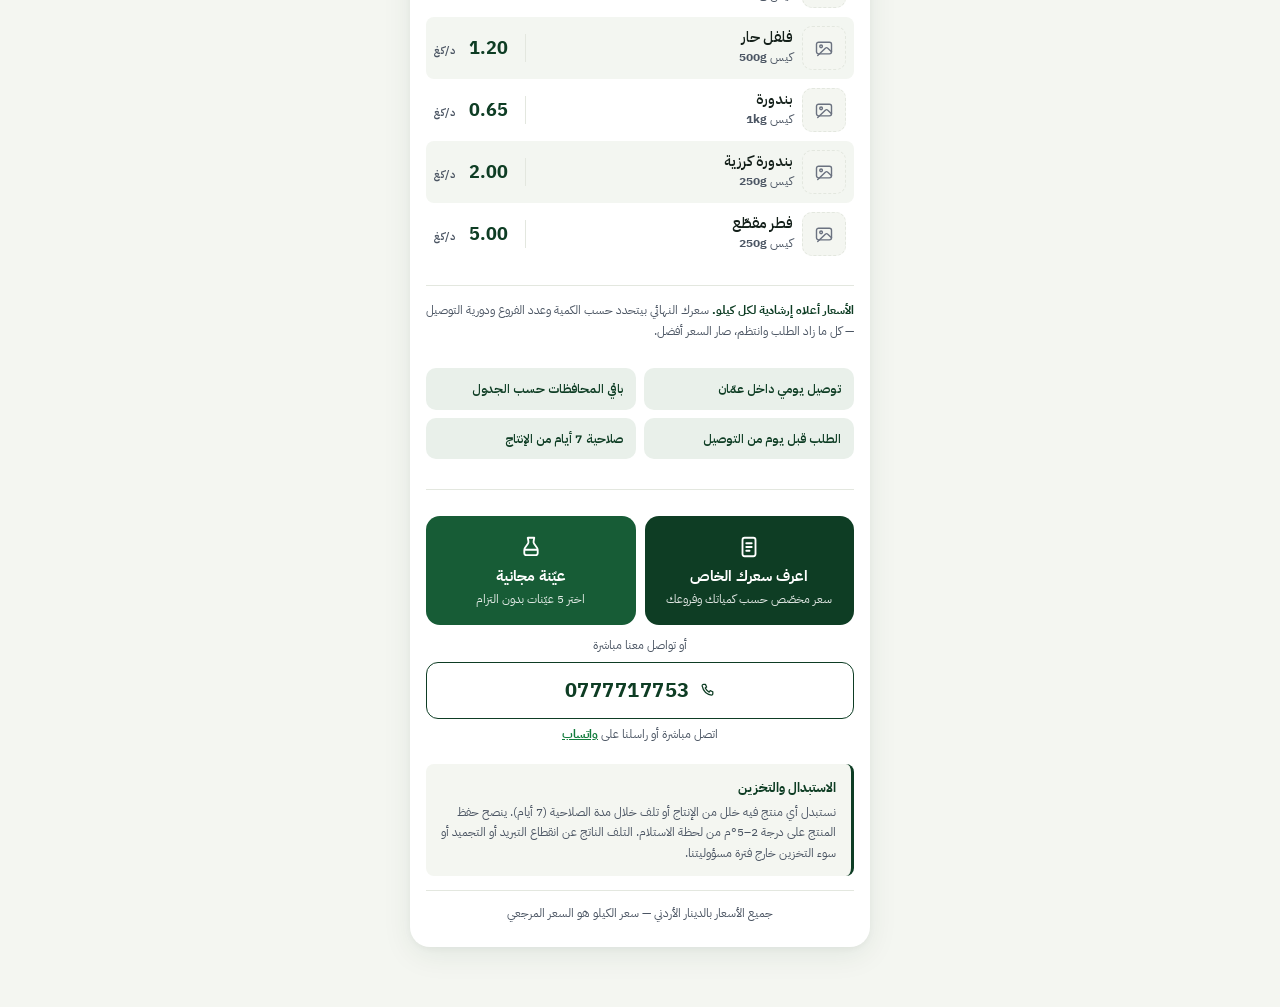
==== commit 9a2db1f4: "Capture contact details and turn the sample request into a real flow The sample request was a bare W" ====
--- a/index.html
+++ b/index.html
@@ -76,10 +76,10 @@
       <span class="dual-title">اعرف سعرك الخاص</span>
       <span class="dual-sub">سعر مخصّص حسب كمياتك وفروعك</span>
     </a>
-    <a class="dual-card is-sample" href="https://wa.me/962777717753?text=%D9%85%D8%B1%D8%AD%D8%A8%D8%A7%D8%8C%20%D8%A8%D8%AF%D9%8A%20%D8%A3%D8%B7%D9%84%D8%A8%20%D8%B9%D9%8A%D9%91%D9%86%D8%A9%20%D9%85%D8%AC%D8%A7%D9%86%D9%8A%D8%A9%20%D9%84%D9%84%D8%AA%D8%AC%D8%B1%D8%A8%D8%A9.%0A%D8%A7%D8%B3%D9%85%20%D8%A7%D9%84%D9%85%D8%B7%D8%B9%D9%85%3A%0A%D8%A7%D9%84%D9%85%D9%86%D8%B7%D9%82%D8%A9%3A%0A%D8%A7%D9%84%D8%A3%D8%B5%D9%86%D8%A7%D9%81%20%D8%A7%D9%84%D9%84%D9%8A%20%D8%A8%D8%B3%D8%AA%D9%87%D9%84%D9%83%D9%87%D8%A7%20%D8%A3%D8%B3%D8%A8%D9%88%D8%B9%D9%8A%D8%A7%D9%8B%3A" target="_blank" rel="noopener">
+    <a class="dual-card is-sample" href="sample.html">
       <svg viewBox="0 0 24 24" fill="none" stroke="currentColor" stroke-width="1.7" stroke-linecap="round" stroke-linejoin="round" aria-hidden="true"><path d="M9 3.5h6l-.6 3.2a3 3 0 0 0 .5 2.3l2.6 3.7a4 4 0 0 1 .7 2.3v2.5a2 2 0 0 1-2 2H7.8a2 2 0 0 1-2-2V15a4 4 0 0 1 .7-2.3l2.6-3.7a3 3 0 0 0 .5-2.3Z"/><path d="M6.4 14.5h11.2"/></svg>
       <span class="dual-title">عيّنة مجانية</span>
-      <span class="dual-sub">جرّب أي صنف بدون التزام</span>
+      <span class="dual-sub">اختر 5 عيّنات بدون التزام</span>
     </a>
   </section>
 
--- a/assets/styles.css
+++ b/assets/styles.css
@@ -17,6 +17,22 @@
   font-weight: 400;
   font-display: swap;
   src: url('fonts/ibm-plex-arabic-400.woff2') format('woff2');
+  unicode-range: U+0600-06FF, U+0750-077F, U+0870-088E, U+0890-0891, U+0897-08E1, U+08E3-08FF, U+200C-200E, U+2010-2011, U+204F, U+2E41, U+FB50-FDFF, U+FE70-FE74, U+FE76-FEFC, U+1EE00-1EEBB;
+}
+@font-face {
+  font-family: 'IBM Plex Sans Arabic';
+  font-style: normal;
+  font-weight: 600;
+  font-display: swap;
+  src: url('fonts/ibm-plex-arabic-600-latin.woff2') format('woff2');
+  unicode-range: U+0000-00FF, U+0131, U+0152-0153, U+02BB-02BC, U+02C6, U+02DA, U+02DC, U+0304, U+0308, U+0329, U+2000-206F, U+20AC, U+2122, U+2191, U+2193, U+2212, U+2215, U+FEFF, U+FFFD;
+}
+@font-face {
+  font-family: 'IBM Plex Sans Arabic';
+  font-style: normal;
+  font-weight: 600;
+  font-display: swap;
+  src: url('fonts/ibm-plex-arabic-600.woff2') format('woff2');
   unicode-range: U+0600-06FF, U+0750-077F, U+0870-088E, U+0890-0891, U+0897-08E1, U+08E3-08FF, U+200C-200E, U+2010-2011, U+204F, U+2E41, U+FB50-FDFF, U+FE70-FE74, U+FE76-FEFC, U+1EE00-1EEBB;
 }
 @font-face {
@@ -117,7 +133,7 @@
   border-radius: 999px;
   padding: 5px 13px;
   font-size: 12px;
-  font-weight: 500;
+  font-weight: 400;
 }
 
 /* ترويسة مختصرة لصفحة طلب السعر */
@@ -188,7 +204,7 @@
 
 .packs {
   font-size: 11.5px;
-  font-weight: 500;
+  font-weight: 400;
   color: var(--text-soft);
   margin-top: 1px;
 }
@@ -417,13 +433,13 @@
 .dual-card.is-primary:hover, .dual-card.is-sample:hover { background: #1E6B40; }
 .dual-card svg { width: 26px; height: 26px; margin-bottom: 2px; }
 .dual-title { font-size: 15px; font-weight: 700; line-height: 1.3; }
-.dual-sub { font-size: 11.5px; font-weight: 500; opacity: .88; line-height: 1.45; }
+.dual-sub { font-size: 11.5px; font-weight: 400; opacity: .88; line-height: 1.45; }
 
 /* ---------- التواصل المباشر ---------- */
 .direct { text-align: center; padding: 12px 16px 0; }
 .direct-label {
   font-size: 11.5px;
-  font-weight: 500;
+  font-weight: 400;
   color: var(--text-soft);
   margin-bottom: 7px;
 }
@@ -561,8 +577,132 @@
   padding-inline-end: 38px;
   background-position: left 13px center;
 }
-.field-select.is-empty { color: #6B7280; font-weight: 500; }
+.field-select.is-empty { color: #6B7280; font-weight: 400; }
 .field-select:not(.is-empty) { border-color: rgba(14, 61, 36, .35); background-color: var(--brand-tint); }
+
+/* ---------- حقول الكتابة (بيانات التواصل) ---------- */
+
+.field-req, .field-opt {
+  font-size: 10.5px;
+  font-weight: 400;
+  margin-inline-start: 6px;
+  padding: 1px 6px;
+  border-radius: 4px;
+}
+.field-req { background: var(--brand-tint); color: var(--brand); font-weight: 700; }
+.field-opt { color: #6B7280; }
+
+.field-input {
+  width: 100%;
+  min-height: 48px;
+  border: 1px solid var(--rule);
+  border-radius: 11px;
+  padding: 12px 14px;
+  font: inherit;
+  font-size: 15px;
+  background: var(--paper);
+  color: var(--text);
+}
+.field-input::placeholder { color: #6B7280; }
+.field-input:focus { outline: 2px solid var(--brand); outline-offset: 1px; border-color: var(--brand); }
+.field-input:not(:placeholder-shown) { border-color: rgba(14, 61, 36, .35); background: var(--brand-tint); }
+.field.has-error .field-input { border-color: #B42318; background: #FEF3F2; }
+
+/* زر مشاركة الموقع */
+.geo-btn {
+  width: 100%;
+  min-height: 48px;
+  display: flex;
+  align-items: center;
+  justify-content: center;
+  gap: 8px;
+  border: 1.5px dashed var(--rule);
+  border-radius: 11px;
+  background: var(--paper);
+  color: var(--brand);
+  font-size: 14px;
+  font-weight: 700;
+  cursor: pointer;
+}
+.geo-btn svg { width: 18px; height: 18px; flex: none; }
+.geo-btn:hover:not(:disabled) { border-color: var(--brand); background: var(--brand-tint); }
+.geo-btn:disabled { opacity: .6; cursor: default; }
+.geo-btn.is-set { border-style: solid; border-color: var(--brand); background: var(--brand-tint); }
+
+.geo-status { font-size: 11.5px; line-height: 1.6; margin-top: 6px; }
+.geo-status.is-ok { color: var(--brand); font-weight: 600; }
+.geo-status.is-err { color: #B42318; }
+
+/* ---------- صفوف الاختيار بالكبس (صفحة العيّنة) ---------- */
+
+/* صف الاختيار عمودان فقط: الصورة + الـlabel الذي يحمل الاسم والعلامة */
+.pick-tap { grid-template-columns: 44px minmax(0, 1fr); }
+.pick-tap.no-photo { grid-template-columns: minmax(0, 1fr); }
+
+.pick-choice {
+  position: relative;
+  display: grid;
+  grid-template-columns: minmax(0, 1fr) auto;
+  align-items: center;
+  gap: 10px;
+  cursor: pointer;
+  min-height: 44px;
+}
+.pick-box {
+  position: absolute;
+  inset-inline-end: 0;
+  top: 50%;
+  width: 26px;
+  height: 26px;
+  margin: -13px 0 0;
+  opacity: 0;
+  cursor: pointer;
+}
+.pick-tap.is-locked .pick-box { cursor: not-allowed; }
+.pick-tap .pick-mark {
+  width: 26px;
+  height: 26px;
+  border-radius: 50%;
+  border: 1.5px solid var(--rule);
+  display: grid;
+  place-items: center;
+  background: var(--paper);
+  flex: none;
+}
+.pick-tap .pick-mark svg { width: 14px; height: 14px; color: transparent; }
+.pick-tap.is-on .pick-mark { background: var(--brand); border-color: var(--brand); }
+.pick-tap.is-on .pick-mark svg { color: #fff; }
+.pick-tap.is-locked { opacity: .45; }
+.pick-tap.is-locked .pick-choice { cursor: not-allowed; }
+.pick-tap:has(.pick-box:focus-visible) { outline: 2px solid var(--brand); outline-offset: -2px; }
+
+/* عدّاد العيّنات في العنوان */
+.counter {
+  margin-inline-start: auto;
+  font-size: 12px;
+  font-weight: 700;
+  background: var(--brand-tint);
+  color: var(--brand);
+  border-radius: 999px;
+  padding: 3px 11px;
+}
+.counter.is-full { background: var(--brand); color: #fff; }
+.counter.flash { animation: counter-flash .45s ease; }
+@keyframes counter-flash {
+  0%, 100% { transform: scale(1); }
+  40%      { transform: scale(1.18); }
+}
+
+.empty-note {
+  font-size: 12.5px;
+  color: var(--text-soft);
+  background: var(--surface);
+  border: 1px dashed var(--rule);
+  border-radius: 10px;
+  padding: 16px 14px;
+  text-align: center;
+  margin-top: 8px;
+}
 
 /* ---------- صفوف الأصناف في صفحة الطلب ---------- */
 
@@ -586,7 +726,7 @@
 
 .pick-size {
   font-size: 11.5px;
-  font-weight: 500;
+  font-weight: 400;
   color: var(--text-soft);
   margin-top: 1px;
 }
@@ -596,6 +736,7 @@
   border-radius: 8px;
   font-size: 12px;
   font-weight: 600;
+  min-height: 44px;
   padding: 5px 10px;
   padding-inline-end: 27px;
   background-position: left 8px center;
@@ -673,12 +814,12 @@
 }
 .sendbar-sum { flex: 1; min-width: 0; line-height: 1.35; }
 .sendbar-count { font-size: 15px; font-weight: 700; color: var(--brand); }
-.sendbar-hint { font-size: 11.5px; font-weight: 500; color: var(--text-soft); }
+.sendbar-hint { font-size: 11.5px; font-weight: 400; color: var(--text-soft); }
 
 .send-btn {
   flex: none;
   border: 0;
-  background: var(--whatsapp);
+  background: var(--brand-soft);
   color: #fff;
   font-size: 15px;
   font-weight: 700;
@@ -689,7 +830,7 @@
   align-items: center;
   gap: 7px;
 }
-.send-btn:hover:not(:disabled) { background: var(--whatsapp-hov); }
+.send-btn:hover:not(:disabled) { background: #1E6B40; }
 .send-btn:disabled { background: #C9D2CB; color: #3F4A44; cursor: default; }
 .send-btn svg { width: 18px; height: 18px; }
 
@@ -708,8 +849,7 @@
 @media (max-width: 349px) {
   body { padding: 12px 8px 30px; }
   .catalogue { padding-inline: 10px; }
-  .line { grid-template-columns: 40px minmax(0, 1fr) 82px; gap: 7px; padding: 9px 6px; }
-  .photo-btn { width: 40px; height: 40px; }
+  .line { grid-template-columns: 44px minmax(0, 1fr) 82px; gap: 7px; padding: 9px 6px; }
   .name { font-size: 14px; }
   .price b { font-size: 17px; min-width: 42px; }
   .service-grid, .dual { grid-template-columns: 1fr; }
@@ -782,102 +922,53 @@
   font-weight: 600;
   color: var(--brand);
 }
-.resume-actions {
-  display: flex;
-  gap: 8px;
-}
+.resume-text { flex: 1; min-width: 0; }
 .resume-btn {
   border: 1px solid var(--brand);
   border-radius: 8px;
-  padding: 6px 14px;
+  min-height: 44px;
+  padding: 6px 16px;
   font-size: 12.5px;
   font-weight: 700;
   cursor: pointer;
   font-family: inherit;
-}
-.resume-btn.continue {
-  background: var(--brand);
-  color: #fff;
-}
-.resume-btn.continue:hover {
-  background: var(--brand-soft);
-}
-.resume-btn.restart {
   background: transparent;
   color: var(--brand);
 }
-.resume-btn.restart:hover {
-  background: rgba(14, 61, 36, 0.08);
-}
+.resume-btn:hover { background: rgba(14, 61, 36, .08); }
 
 /* ============================================================
-   بانر تأكيد الإرسال
+   بانر نتيجة الإرسال
    ============================================================ */
-.send-confirm {
+.send-banner {
   display: flex;
   align-items: center;
   gap: 10px;
   margin: 0 14px 12px;
   padding: 12px 14px;
-  background: #E8F5E9;
-  border: 1px solid #81C784;
   border-radius: 10px;
   font-size: 13px;
   font-weight: 600;
-  color: #1B5E20;
-  animation: slideUp 0.3s ease-out;
-}
-.send-confirm-icon {
+  animation: slideUp .3s ease-out;
+}
+.send-banner.is-ok  { background: var(--brand-tint); border: 1px solid var(--brand-soft); color: var(--brand); }
+.send-banner.is-err { background: #FEF3F2; border: 1px solid #F3B5AE; color: #91231A; }
+.send-banner a { color: inherit; font-weight: 700; direction: ltr; display: inline-block; }
+
+.send-banner-icon {
   flex: none;
   width: 24px;
   height: 24px;
   border-radius: 50%;
-  background: #2E7D32;
+  background: var(--brand);
   color: #fff;
   display: grid;
   place-items: center;
   font-size: 14px;
   font-weight: 700;
-}
-.send-confirm-text {
-  flex: 1;
-  min-width: 0;
-}
-
-/* بانر خطأ الإرسال */
-.send-error {
-  display: flex;
-  align-items: center;
-  gap: 10px;
-  margin: 0 14px 12px;
-  padding: 12px 14px;
-  background: #FFF3E0;
-  border: 1px solid #FFB74D;
-  border-radius: 10px;
-  font-size: 13px;
-  font-weight: 600;
-  color: #E65100;
-  animation: slideUp 0.3s ease-out;
-}
-.send-error-tel {
-  color: var(--brand);
-  font-weight: 700;
-  text-decoration: none;
-  direction: ltr;
-  display: inline-block;
-}
-.send-error-tel:hover {
-  text-decoration: underline;
 }
 
 @keyframes slideUp {
   from { opacity: 0; transform: translateY(10px); }
   to   { opacity: 1; transform: translateY(0); }
 }
-
-/* نص زر الإرسال أثناء فترة التبريد */
-.send-btn-sent {
-  display: inline-flex;
-  align-items: center;
-  gap: 5px;
-}
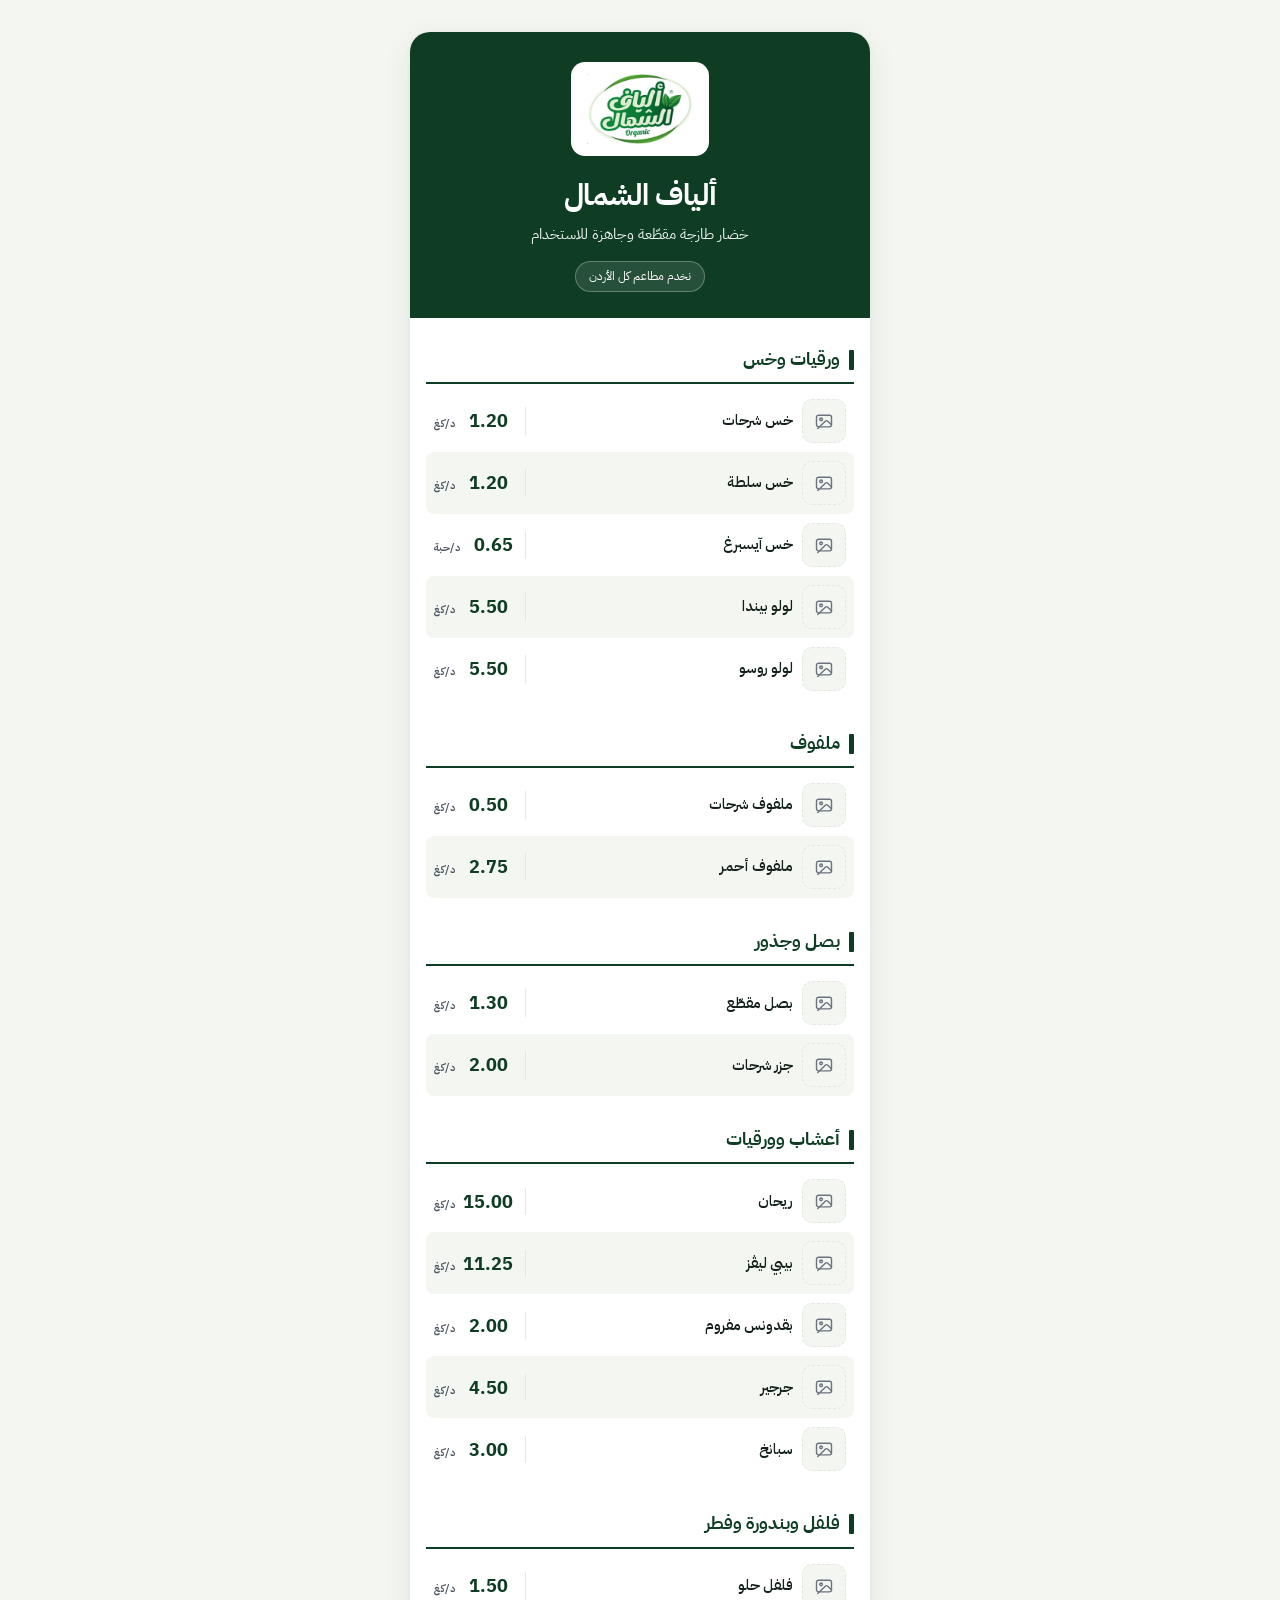
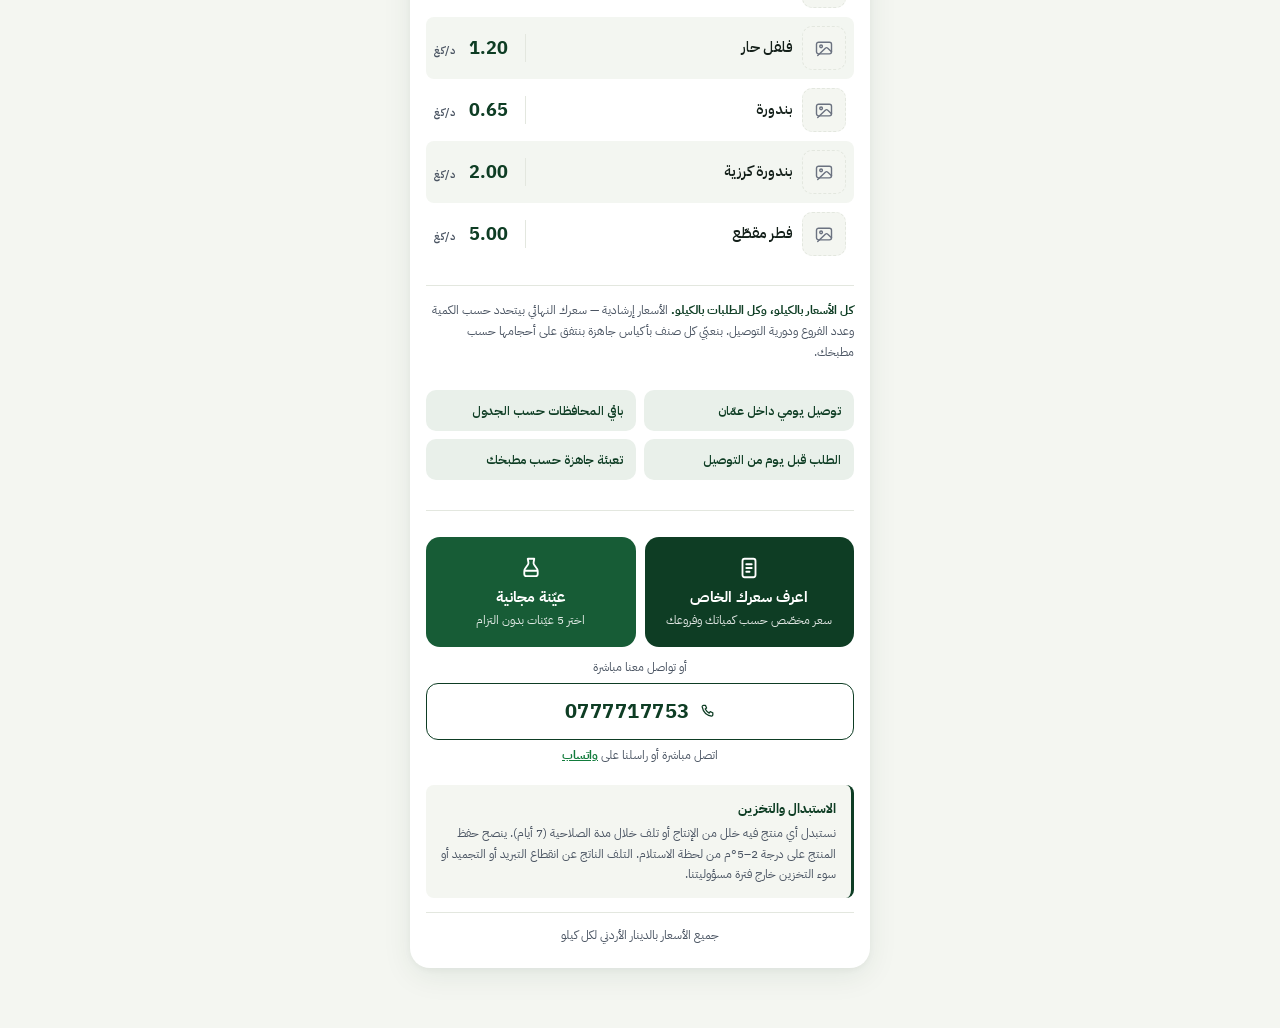
==== commit f8a2ca2a: "Price and order in kilos everywhere, and drop pack sizes from the pages Two units were on screen at " ====
--- a/index.html
+++ b/index.html
@@ -4,7 +4,7 @@
 <meta charset="UTF-8">
 <meta name="viewport" content="width=device-width, initial-scale=1.0">
 <title>ألياف الشمال — قائمة أسعار الخضار المقطّعة</title>
-<meta name="description" content="قائمة أسعار خضار مقطّعة وجاهزة للاستخدام للمطاعم، بسعر الكيلو وسعر الكيس. تسليم يومي داخل عمّان، صلاحية 7 أيام من تاريخ الإنتاج.">
+<meta name="description" content="قائمة أسعار خضار مقطّعة وجاهزة للاستخدام للمطاعم، بسعر الكيلو. تسليم يومي داخل عمّان، صلاحية 7 أيام من تاريخ الإنتاج.">
 
 <meta property="og:type" content="website">
 <meta property="og:site_name" content="ألياف الشمال">
@@ -58,16 +58,16 @@
   </noscript>
 
   <p class="price-note">
-    <b>الأسعار أعلاه إرشادية لكل كيلو.</b>
-    سعرك النهائي بيتحدد حسب الكمية وعدد الفروع ودورية التوصيل —
-    كل ما زاد الطلب وانتظم، صار السعر أفضل.
+    <b>كل الأسعار بالكيلو، وكل الطلبات بالكيلو.</b>
+    الأسعار إرشادية — سعرك النهائي بيتحدد حسب الكمية وعدد الفروع ودورية التوصيل.
+    بنعبّي كل صنف بأكياس جاهزة بنتفق على أحجامها حسب مطبخك.
   </p>
 
   <section class="service-grid">
     <div>توصيل يومي داخل عمّان</div>
     <div>باقي المحافظات حسب الجدول</div>
     <div>الطلب قبل يوم من التوصيل</div>
-    <div>صلاحية 7 أيام من الإنتاج</div>
+    <div>تعبئة جاهزة حسب مطبخك</div>
   </section>
 
   <section class="dual">
@@ -102,7 +102,7 @@
       ينصح حفظ المنتج على درجة 2–5°م من لحظة الاستلام. التلف الناتج عن انقطاع التبريد
       أو التجميد أو سوء التخزين خارج فترة مسؤوليتنا.
     </div>
-    <p class="currency-note">جميع الأسعار بالدينار الأردني — سعر الكيلو هو السعر المرجعي</p>
+    <p class="currency-note">جميع الأسعار بالدينار الأردني لكل كيلو</p>
   </footer>
 
 </main>
--- a/assets/styles.css
+++ b/assets/styles.css
@@ -202,13 +202,6 @@
 .line-main { min-width: 0; }
 .name { font-size: 14.5px; font-weight: 600; line-height: 1.35; }
 
-.packs {
-  font-size: 11.5px;
-  font-weight: 400;
-  color: var(--text-soft);
-  margin-top: 1px;
-}
-.packs bdi { font-weight: 700; }
 
 /* سعر الكيلو مع الوحدة على جنبه */
 .price {
@@ -731,17 +724,6 @@
   margin-top: 1px;
 }
 
-.size-select {
-  margin-top: 5px;
-  border-radius: 8px;
-  font-size: 12px;
-  font-weight: 600;
-  min-height: 44px;
-  padding: 5px 10px;
-  padding-inline-end: 27px;
-  background-position: left 8px center;
-  background-size: 13px 13px;
-}
 
 .stepper {
   display: flex;
@@ -769,6 +751,34 @@
 }
 .step-btn:hover:not(:disabled) { background: var(--brand-tint); }
 .step-btn:disabled { opacity: .3; cursor: default; }
+
+/* خانة الكمية: يقدر يكتب 30 مرة وحدة بدل ثلاثين كبسة */
+.step-input {
+  width: 46px;
+  height: 38px;
+  border: 0;
+  background: none;
+  text-align: center;
+  font: inherit;
+  font-size: 16px;
+  font-weight: 700;
+  color: var(--text);
+  font-variant-numeric: tabular-nums;
+  direction: ltr;
+  padding: 0;
+  -moz-appearance: textfield;
+}
+.step-input::-webkit-outer-spin-button,
+.step-input::-webkit-inner-spin-button { -webkit-appearance: none; margin: 0; }
+.step-input:focus { outline: 2px solid var(--brand); outline-offset: -1px; border-radius: 6px; }
+
+.step-unit {
+  font-size: 11.5px;
+  font-weight: 700;
+  color: var(--text-soft);
+  padding-inline-end: 6px;
+  white-space: nowrap;
+}
 .stepper output {
   min-width: 28px;
   text-align: center;
@@ -849,8 +859,13 @@
 @media (max-width: 349px) {
   body { padding: 12px 8px 30px; }
   .catalogue { padding-inline: 10px; }
+  .steps { padding-inline: 10px; }
   .line { grid-template-columns: 44px minmax(0, 1fr) 82px; gap: 7px; padding: 9px 6px; }
   .name { font-size: 14px; }
+  /* على الشاشات الضيقة ينزل العدّاد تحت الاسم بدل أن يزاحمه */
+  .pick { grid-template-columns: 44px minmax(0, 1fr); gap: 8px; }
+  .pick.no-photo { grid-template-columns: minmax(0, 1fr); }
+  .pick .stepper { grid-column: 1 / -1; justify-self: start; margin-top: 6px; }
   .price b { font-size: 17px; min-width: 42px; }
   .service-grid, .dual { grid-template-columns: 1fr; }
 }
